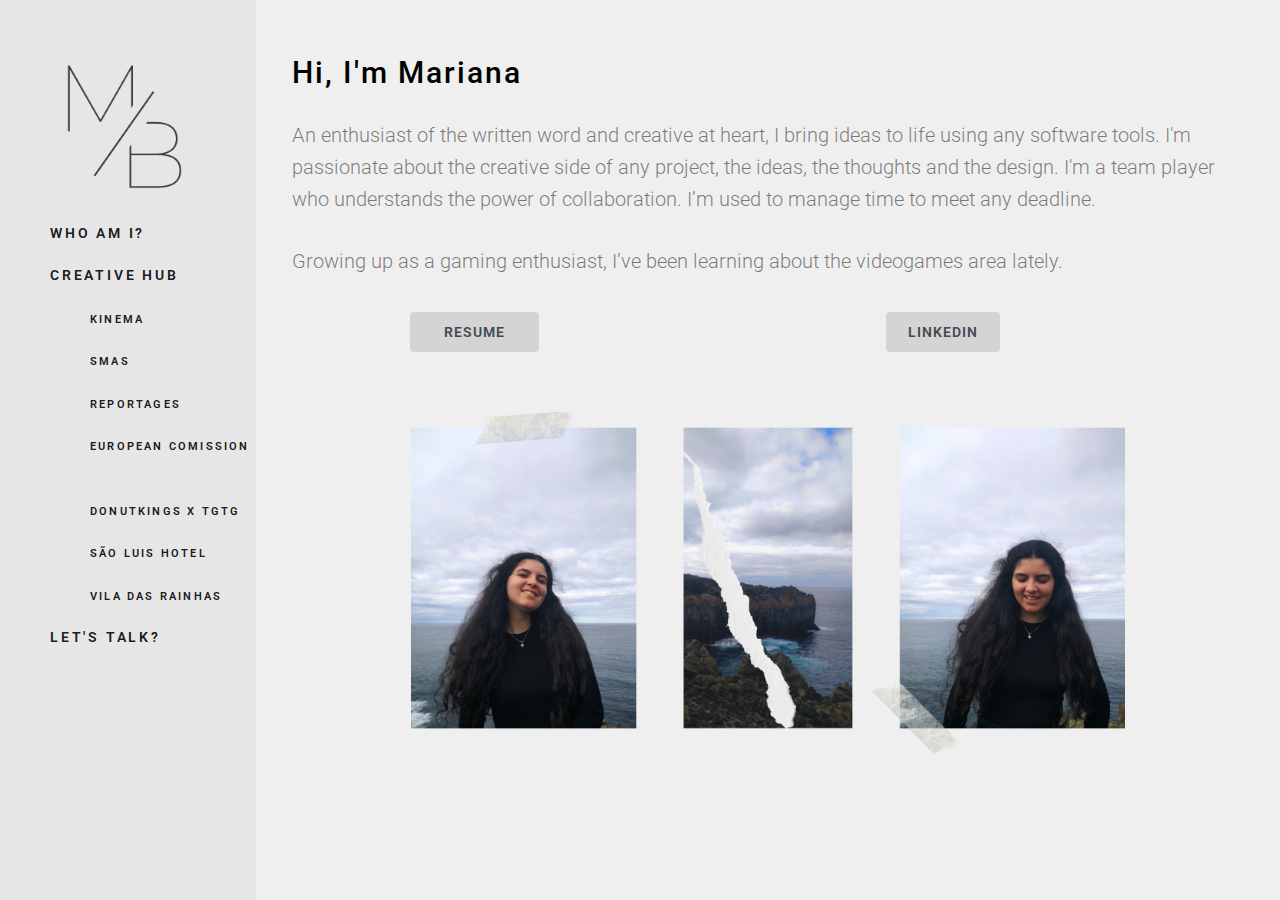
==== index.html @ d03247c7 "Portfolio" ====
<!DOCTYPE html>
<!--[if lt IE 7]>      <html class="no-js lt-ie9 lt-ie8 lt-ie7"> <![endif]-->
<!--[if IE 7]>         <html class="no-js lt-ie9 lt-ie8"> <![endif]-->
<!--[if IE 8]>         <html class="no-js lt-ie9"> <![endif]-->
<!--[if gt IE 8]><!--> <html class="no-js"> <!--<![endif]-->
	<head>
	<meta charset="utf-8">
	<meta http-equiv="X-UA-Compatible" content="IE=edge">
	<title>Mariana Braz &middot; Portfolio</title>
	<meta name="viewport" content="width=device-width, initial-scale=1">
	<meta name="description" content="An enthusiast of the written word and creative at heart, I bring ideas to life." />
	<meta name="keywords" content="social media, social media manager, mariana braz, social media content creator, community manager" />
	<link rel="icon" href="images/Mariana2.jpg">
  	<!-- Facebook and Twitter integration -->
	<meta property="og:title" content="Mariana Braz &middot; Portfolio"/>
	<meta property="og:image" content=""/>
	<meta property="og:url" content=""/>
	<meta property="og:site_name" content="Mariana Braz &middot; Portfolio"/>
	<meta property="og:description" content="An enthusiast of the written word and creative at heart, I bring ideas to life."/>
	<meta name="twitter:title" content="Mariana Braz &middot; Portfolio" />
	<meta name="twitter:image" content="" />
	<meta name="twitter:url" content="" />
	<meta name="twitter:card" content="An enthusiast of the written word and creative at heart, I bring ideas to life." />

	<!-- Place favicon.ico and apple-touch-icon.png in the root directory -->
	<link rel="shortcut icon" href="favicon.ico">

	<link href="https://fonts.googleapis.com/css?family=Roboto:100,300,400,500,700" rel="stylesheet">
	
	<!-- Animate.css -->
	<link rel="stylesheet" href="css/animate.css">
	<!-- Icomoon Icon Fonts-->
	<link rel="stylesheet" href="css/icomoon.css">
	<!-- Bootstrap  -->
	<link rel="stylesheet" href="css/bootstrap.css">
	<!-- Flexslider  -->
	<link rel="stylesheet" href="css/flexslider.css">
	<!-- Theme style  -->
	<link rel="stylesheet" href="css/style.css">

	<!-- Modernizr JS -->
	<script src="js/modernizr-2.6.2.min.js"></script>
	<!-- FOR IE9 below -->
	<!--[if lt IE 9]>
	<script src="js/respond.min.js"></script>
	<![endif]-->

	</head>
	<body>
	
	<!-- MAIN MENU START -->
	<div id="fh5co-page">
		<a href="#" class="js-fh5co-nav-toggle fh5co-nav-toggle"><i></i></a>
		<aside id="fh5co-aside" class="mainmenu" role="complementary" class="border js-fullheight">
			<a href="index.html"> 
				<img class="logo" src="images/MBPNG.png" alt="MM">
	
			</a>
			<nav id="fh5co-main-menu" role="navigation">
				<ul id="sub-menu">
					<li><a href="index.html">Who am I?</a></li>
					<li><a>Creative hub</a></li>
					<ul>
						<li><a href="Kinema.html">Kinema</a></li>
						<li><a href="SMAS.html">SMAS</a></li>
						<li><a href="Reportages.html">Reportages</a></li>
						<li><a href="EuropeanComission.html">European Comission</a></li>
						<li><a href="DKxTGTG.html">DonutKings x TGTG</a></li>
						<li><a href="HSL.html">São Luis Hotel</a></li>
						<li><a href="VR.html">Vila das Rainhas</a></li>
					</ul>

					<li>	
						<a href="mailto: marianabraz.work@gmail.com">Let's talk?	
						</a>
					</li>
				</ul>
			</nav>
			<div class="fh5co-footer">

			</div>
		</aside>
		<!-- MAIN MENU END -->
		
		<div id="fh5co-main">
			<div class="fh5co-narrow-content"> 
				<h2 class="fh5co-headingWAI">Hi, I'm Mariana</h2>
				<div class="fh5co-text WAIText">
					<p>An enthusiast of the written word and creative at heart,
						 I bring ideas to life using any software tools. I'm passionate 
						 about the creative side of any project, the ideas, the thoughts
						  and the design. I'm a team player who understands the power of 
						  collaboration. I’m used to manage time 
						  to meet any deadline.
					</p>
					<p>Growing up as a gaming enthusiast, I’ve been learning about 
						  the videogames area lately.  
					</p>
				</div>
				<div class="KinemaButtonsHolder">
					<span class="wrap">
						<a href="files/KinemaMag.pdf" target="_blank" class="button rollover ResumeButtton">
							<span class="roll-text">Resume</span>
							<span class="roll-text">Download</span>
						</a>
					</span>
					<span class="wrap">
						<a href="https://www.linkedin.com/in/marianabraz23/" target="_blank" class="button rollover ResumeButtton">
							<span class="roll-text">LinkedIn</span>
							<span class="roll-text">Meet me</span>
						</a>
					</span>
				</div>
				<div class = "MeCuteHolder">
					<img class="meCute" src="images/Mariana.png" alt="MM">
				</div>
			</div>			
		</div>			

	<!-- jQuery -->
	<script src="js/jquery.min.js"></script>
	<!-- jQuery Easing -->
	<script src="js/jquery.easing.1.3.js"></script>
	<!-- Bootstrap -->
	<script src="js/bootstrap.min.js"></script>
	<!-- Waypoints -->
	<script src="js/jquery.waypoints.min.js"></script>
	<!-- Flexslider -->
	<script src="js/jquery.flexslider-min.js"></script>	
	<!-- MAIN JS -->
	<script src="js/main.js"></script>

	</body>
</html>
---- css/icomoon.css ----
@font-face {
  font-family: 'icomoon';
  src:  url('fonts/icomoon.eot?6py85u');
  src:  url('fonts/icomoon.eot?6py85u#iefix') format('embedded-opentype'),
    url('fonts/icomoon.ttf?6py85u') format('truetype'),
    url('fonts/icomoon.woff?6py85u') format('woff'),
    url('fonts/icomoon.svg?6py85u#icomoon') format('svg');
  font-weight: normal;
  font-style: normal;
}

[class^="icon-"], [class*=" icon-"] {
  /* use !important to prevent issues with browser extensions that change fonts */
  font-family: 'icomoon' !important;
  speak: none;
  font-style: normal;
  font-weight: normal;
  font-variant: normal;
  text-transform: none;
  line-height: 1;

  /* Better Font Rendering =========== */
  -webkit-font-smoothing: antialiased;
  -moz-osx-font-smoothing: grayscale;
}

.icon-times:before {
  content: "\e930";
}
.icon-tick:before {
  content: "\e931";
}
.icon-plus:before {
  content: "\e932";
}
.icon-minus:before {
  content: "\e933";
}
.icon-equals:before {
  content: "\e934";
}
.icon-divide:before {
  content: "\e935";
}
.icon-chevron-right:before {
  content: "\e936";
}
.icon-chevron-left:before {
  content: "\e937";
}
.icon-arrow-right-thick:before {
  content: "\e938";
}
.icon-arrow-left-thick:before {
  content: "\e939";
}
.icon-th-small:before {
  content: "\e93a";
}
.icon-th-menu:before {
  content: "\e93b";
}
.icon-th-list:before {
  content: "\e93c";
}
.icon-th-large:before {
  content: "\e93d";
}
.icon-home:before {
  content: "\e93e";
}
.icon-arrow-forward:before {
  content: "\e93f";
}
.icon-arrow-back:before {
  content: "\e940";
}
.icon-rss:before {
  content: "\e941";
}
.icon-location:before {
  content: "\e942";
}
.icon-link:before {
  content: "\e943";
}
.icon-image:before {
  content: "\e944";
}
.icon-arrow-up-thick:before {
  content: "\e945";
}
.icon-arrow-down-thick:before {
  content: "\e946";
}
.icon-starburst:before {
  content: "\e947";
}
.icon-starburst-outline:before {
  content: "\e948";
}
.icon-star3:before {
  content: "\e949";
}
.icon-flow-children:before {
  content: "\e94a";
}
.icon-export:before {
  content: "\e94b";
}
.icon-delete2:before {
  content: "\e94c";
}
.icon-delete-outline:before {
  content: "\e94d";
}
.icon-cloud-storage:before {
  content: "\e94e";
}
.icon-wi-fi:before {
  content: "\e94f";
}
.icon-heart:before {
  content: "\e950";
}
.icon-flash:before {
  content: "\e951";
}
.icon-cancel:before {
  content: "\e952";
}
.icon-backspace:before {
  content: "\e953";
}
.icon-attachment:before {
  content: "\e954";
}
.icon-arrow-move:before {
  content: "\e955";
}
.icon-warning:before {
  content: "\e956";
}
.icon-user:before {
  content: "\e957";
}
.icon-radar:before {
  content: "\e958";
}
.icon-lock-open:before {
  content: "\e959";
}
.icon-lock-closed:before {
  content: "\e95a";
}
.icon-location-arrow:before {
  content: "\e95b";
}
.icon-info:before {
  content: "\e95c";
}
.icon-user-delete:before {
  content: "\e95d";
}
.icon-user-add:before {
  content: "\e95e";
}
.icon-media-pause:before {
  content: "\e95f";
}
.icon-group:before {
  content: "\e960";
}
.icon-chart-pie:before {
  content: "\e961";
}
.icon-chart-line:before {
  content: "\e962";
}
.icon-chart-bar:before {
  content: "\e963";
}
.icon-chart-area:before {
  content: "\e964";
}
.icon-video:before {
  content: "\e965";
}
.icon-point-of-interest:before {
  content: "\e966";
}
.icon-infinity:before {
  content: "\e967";
}
.icon-globe:before {
  content: "\e968";
}
.icon-eye:before {
  content: "\e969";
}
.icon-cog:before {
  content: "\e96a";
}
.icon-camera:before {
  content: "\e96b";
}
.icon-upload:before {
  content: "\e96c";
}
.icon-scissors:before {
  content: "\e96d";
}
.icon-refresh:before {
  content: "\e96e";
}
.icon-pin:before {
  content: "\e96f";
}
.icon-key:before {
  content: "\e970";
}
.icon-info-large:before {
  content: "\e971";
}
.icon-eject:before {
  content: "\e972";
}
.icon-download:before {
  content: "\e973";
}
.icon-zoom:before {
  content: "\e974";
}
.icon-zoom-out:before {
  content: "\e975";
}
.icon-zoom-in:before {
  content: "\e976";
}
.icon-sort-numerically:before {
  content: "\e977";
}
.icon-sort-alphabetically:before {
  content: "\e978";
}
.icon-input-checked:before {
  content: "\e979";
}
.icon-calender:before {
  content: "\e97a";
}
.icon-world2:before {
  content: "\e97b";
}
.icon-notes:before {
  content: "\e97c";
}
.icon-code:before {
  content: "\e97d";
}
.icon-arrow-sync:before {
  content: "\e97e";
}
.icon-arrow-shuffle:before {
  content: "\e97f";
}
.icon-arrow-repeat:before {
  content: "\e980";
}
.icon-arrow-minimise:before {
  content: "\e981";
}
.icon-arrow-maximise:before {
  content: "\e982";
}
.icon-arrow-loop:before {
  content: "\e983";
}
.icon-anchor:before {
  content: "\e984";
}
.icon-spanner:before {
  content: "\e985";
}
.icon-puzzle:before {
  content: "\e986";
}
.icon-power:before {
  content: "\e987";
}
.icon-plane:before {
  content: "\e988";
}
.icon-pi:before {
  content: "\e989";
}
.icon-phone:before {
  content: "\e98a";
}
.icon-microphone2:before {
  content: "\e98b";
}
.icon-media-rewind:before {
  content: "\e98c";
}
.icon-flag:before {
  content: "\e98d";
}
.icon-adjust-brightness:before {
  content: "\e98e";
}
.icon-waves:before {
  content: "\e98f";
}
.icon-social-twitter:before {
  content: "\e990";
}
.icon-social-facebook:before {
  content: "\e991";
}
.icon-social-dribbble:before {
  content: "\e992";
}
.icon-media-stop:before {
  content: "\e993";
}
.icon-media-record:before {
  content: "\e994";
}
.icon-media-play:before {
  content: "\e995";
}
.icon-media-fast-forward:before {
  content: "\e996";
}
.icon-media-eject:before {
  content: "\e997";
}
.icon-social-vimeo:before {
  content: "\e998";
}
.icon-social-tumbler:before {
  content: "\e999";
}
.icon-social-skype:before {
  content: "\e99a";
}
.icon-social-pinterest:before {
  content: "\e99b";
}
.icon-social-linkedin:before {
  content: "\e99c";
}
.icon-social-last-fm:before {
  content: "\e99d";
}
.icon-social-github:before {
  content: "\e99e";
}
.icon-social-flickr:before {
  content: "\e99f";
}
.icon-at:before {
  content: "\e9a0";
}
.icon-times-outline:before {
  content: "\e9a1";
}
.icon-plus-outline:before {
  content: "\e9a2";
}
.icon-minus-outline:before {
  content: "\e9a3";
}
.icon-tick-outline:before {
  content: "\e9a4";
}
.icon-th-large-outline:before {
  content: "\e9a5";
}
.icon-equals-outline:before {
  content: "\e9a6";
}
.icon-divide-outline:before {
  content: "\e9a7";
}
.icon-chevron-right-outline:before {
  content: "\e9a8";
}
.icon-chevron-left-outline:before {
  content: "\e9a9";
}
.icon-arrow-right-outline:before {
  content: "\e9aa";
}
.icon-arrow-left-outline:before {
  content: "\e9ab";
}
.icon-th-small-outline:before {
  content: "\e9ac";
}
.icon-th-menu-outline:before {
  content: "\e9ad";
}
.icon-th-list-outline:before {
  content: "\e9ae";
}
.icon-news2:before {
  content: "\e9b1";
}
.icon-home-outline:before {
  content: "\e9b2";
}
.icon-arrow-up-outline:before {
  content: "\e9b3";
}
.icon-arrow-forward-outline:before {
  content: "\e9b4";
}
.icon-arrow-down-outline:before {
  content: "\e9b5";
}
.icon-arrow-back-outline:before {
  content: "\e9b6";
}
.icon-trash3:before {
  content: "\e9b7";
}
.icon-rss-outline:before {
  content: "\e9b8";
}
.icon-message:before {
  content: "\e9b9";
}
.icon-location-outline:before {
  content: "\e9ba";
}
.icon-link-outline:before {
  content: "\e9bb";
}
.icon-image-outline:before {
  content: "\e9bc";
}
.icon-export-outline:before {
  content: "\e9bd";
}
.icon-cross:before {
  content: "\e9be";
}
.icon-wi-fi-outline:before {
  content: "\e9bf";
}
.icon-star-outline:before {
  content: "\e9c0";
}
.icon-media-pause-outline:before {
  content: "\e9c1";
}
.icon-mail:before {
  content: "\e9c2";
}
.icon-heart-outline:before {
  content: "\e9c3";
}
.icon-flash-outline:before {
  content: "\e9c4";
}
.icon-cancel-outline:before {
  content: "\e9c5";
}
.icon-beaker:before {
  content: "\e9c6";
}
.icon-arrow-move-outline:before {
  content: "\e9c7";
}
.icon-watch2:before {
  content: "\e9c8";
}
.icon-warning-outline:before {
  content: "\e9c9";
}
.icon-time:before {
  content: "\e9ca";
}
.icon-radar-outline:before {
  content: "\e9cb";
}
.icon-lock-open-outline:before {
  content: "\e9cc";
}
.icon-location-arrow-outline:before {
  content: "\e9cd";
}
.icon-info-outline:before {
  content: "\e9ce";
}
.icon-backspace-outline:before {
  content: "\e9cf";
}
.icon-attachment-outline:before {
  content: "\e9d0";
}
.icon-user-outline:before {
  content: "\e9d1";
}
.icon-user-delete-outline:before {
  content: "\e9d2";
}
.icon-user-add-outline:before {
  content: "\e9d3";
}
.icon-lock-closed-outline:before {
  content: "\e9d4";
}
.icon-group-outline:before {
  content: "\e9d5";
}
.icon-chart-pie-outline:before {
  content: "\e9d6";
}
.icon-chart-line-outline:before {
  content: "\e9d7";
}
.icon-chart-bar-outline:before {
  content: "\e9d8";
}
.icon-chart-area-outline:before {
  content: "\e9d9";
}
.icon-video-outline:before {
  content: "\e9da";
}
.icon-point-of-interest-outline:before {
  content: "\e9db";
}
.icon-map:before {
  content: "\e9dc";
}
.icon-key-outline:before {
  content: "\e9dd";
}
.icon-infinity-outline:before {
  content: "\e9de";
}
.icon-globe-outline:before {
  content: "\e9df";
}
.icon-eye-outline:before {
  content: "\e9e0";
}
.icon-cog-outline:before {
  content: "\e9e1";
}
.icon-camera-outline:before {
  content: "\e9e2";
}
.icon-upload-outline:before {
  content: "\e9e3";
}
.icon-support:before {
  content: "\e9e4";
}
.icon-scissors-outline:before {
  content: "\e9e5";
}
.icon-refresh-outline:before {
  content: "\e9e6";
}
.icon-info-large-outline:before {
  content: "\e9e7";
}
.icon-eject-outline:before {
  content: "\e9e8";
}
.icon-download-outline:before {
  content: "\e9e9";
}
.icon-battery-mid:before {
  content: "\e9ea";
}
.icon-battery-low:before {
  content: "\e9eb";
}
.icon-battery-high:before {
  content: "\e9ec";
}
.icon-zoom-outline:before {
  content: "\e9ed";
}
.icon-zoom-out-outline:before {
  content: "\e9ee";
}
.icon-zoom-in-outline:before {
  content: "\e9ef";
}
.icon-tag3:before {
  content: "\e9f0";
}
.icon-tabs-outline:before {
  content: "\e9f1";
}
.icon-pin-outline:before {
  content: "\e9f2";
}
.icon-message-typing:before {
  content: "\e9f3";
}
.icon-directions:before {
  content: "\e9f4";
}
.icon-battery-full:before {
  content: "\e9f5";
}
.icon-battery-charge:before {
  content: "\e9f6";
}
.icon-pipette:before {
  content: "\e9f7";
}
.icon-pencil:before {
  content: "\e9f8";
}
.icon-folder:before {
  content: "\e9f9";
}
.icon-folder-delete:before {
  content: "\e9fa";
}
.icon-folder-add:before {
  content: "\e9fb";
}
.icon-edit:before {
  content: "\e9fc";
}
.icon-document:before {
  content: "\e9fd";
}
.icon-document-delete:before {
  content: "\e9fe";
}
.icon-document-add:before {
  content: "\e9ff";
}
.icon-brush:before {
  content: "\ea00";
}
.icon-thumbs-up:before {
  content: "\ea01";
}
.icon-thumbs-down:before {
  content: "\ea02";
}
.icon-pen:before {
  content: "\ea03";
}
.icon-sort-numerically-outline:before {
  content: "\ea04";
}
.icon-sort-alphabetically-outline:before {
  content: "\ea05";
}
.icon-social-last-fm-circular:before {
  content: "\ea06";
}
.icon-social-github-circular:before {
  content: "\ea07";
}
.icon-compass:before {
  content: "\ea08";
}
.icon-bookmark:before {
  content: "\ea09";
}
.icon-input-checked-outline:before {
  content: "\ea0a";
}
.icon-code-outline:before {
  content: "\ea0b";
}
.icon-calender-outline:before {
  content: "\ea0c";
}
.icon-business-card:before {
  content: "\ea0d";
}
.icon-arrow-up:before {
  content: "\ea0e";
}
.icon-arrow-sync-outline:before {
  content: "\ea0f";
}
.icon-arrow-right:before {
  content: "\ea10";
}
.icon-arrow-repeat-outline:before {
  content: "\ea11";
}
.icon-arrow-loop-outline:before {
  content: "\ea12";
}
.icon-arrow-left:before {
  content: "\ea13";
}
.icon-flow-switch:before {
  content: "\ea14";
}
.icon-flow-parallel:before {
  content: "\ea15";
}
.icon-flow-merge:before {
  content: "\ea16";
}
.icon-document-text:before {
  content: "\ea17";
}
.icon-clipboard:before {
  content: "\ea18";
}
.icon-calculator:before {
  content: "\ea19";
}
.icon-arrow-minimise-outline:before {
  content: "\ea1a";
}
.icon-arrow-maximise-outline:before {
  content: "\ea1b";
}
.icon-arrow-down:before {
  content: "\ea1c";
}
.icon-gift:before {
  content: "\ea1d";
}
.icon-film:before {
  content: "\ea1e";
}
.icon-database:before {
  content: "\ea1f";
}
.icon-bell:before {
  content: "\ea20";
}
.icon-anchor-outline:before {
  content: "\ea21";
}
.icon-adjust-contrast:before {
  content: "\ea22";
}
.icon-world-outline:before {
  content: "\ea23";
}
.icon-shopping-bag:before {
  content: "\ea24";
}
.icon-power-outline:before {
  content: "\ea25";
}
.icon-notes-outline:before {
  content: "\ea26";
}
.icon-device-tablet:before {
  content: "\ea27";
}
.icon-device-phone:before {
  content: "\ea28";
}
.icon-device-laptop:before {
  content: "\ea29";
}
.icon-device-desktop:before {
  content: "\ea2a";
}
.icon-briefcase:before {
  content: "\ea2b";
}
.icon-stopwatch:before {
  content: "\ea2c";
}
.icon-spanner-outline:before {
  content: "\ea2d";
}
.icon-puzzle-outline:before {
  content: "\ea2e";
}
.icon-printer:before {
  content: "\ea2f";
}
.icon-pi-outline:before {
  content: "\ea30";
}
.icon-lightbulb:before {
  content: "\ea31";
}
.icon-flag-outline:before {
  content: "\ea32";
}
.icon-contacts:before {
  content: "\ea33";
}
.icon-archive2:before {
  content: "\ea34";
}
.icon-weather-stormy:before {
  content: "\ea35";
}
.icon-weather-shower:before {
  content: "\ea36";
}
.icon-weather-partly-sunny:before {
  content: "\ea37";
}
.icon-weather-downpour:before {
  content: "\ea38";
}
.icon-weather-cloudy:before {
  content: "\ea39";
}
.icon-plane-outline:before {
  content: "\ea3a";
}
.icon-phone-outline:before {
  content: "\ea3b";
}
.icon-microphone-outline:before {
  content: "\ea3c";
}
.icon-weather-windy:before {
  content: "\ea3d";
}
.icon-weather-windy-cloudy:before {
  content: "\ea3e";
}
.icon-weather-sunny:before {
  content: "\ea3f";
}
.icon-weather-snow:before {
  content: "\ea40";
}
.icon-weather-night:before {
  content: "\ea41";
}
.icon-media-stop-outline:before {
  content: "\ea42";
}
.icon-media-rewind-outline:before {
  content: "\ea43";
}
.icon-media-record-outline:before {
  content: "\ea44";
}
.icon-media-play-outline:before {
  content: "\ea45";
}
.icon-media-fast-forward-outline:before {
  content: "\ea46";
}
.icon-media-eject-outline:before {
  content: "\ea47";
}
.icon-wine:before {
  content: "\ea48";
}
.icon-waves-outline:before {
  content: "\ea49";
}
.icon-ticket:before {
  content: "\ea4a";
}
.icon-tags:before {
  content: "\ea4b";
}
.icon-plug:before {
  content: "\ea4c";
}
.icon-headphones:before {
  content: "\ea4d";
}
.icon-credit-card:before {
  content: "\ea4e";
}
.icon-coffee:before {
  content: "\ea4f";
}
.icon-book:before {
  content: "\ea50";
}
.icon-beer:before {
  content: "\ea51";
}
.icon-volume2:before {
  content: "\ea52";
}
.icon-volume-up:before {
  content: "\ea53";
}
.icon-volume-mute:before {
  content: "\ea54";
}
.icon-volume-down:before {
  content: "\ea55";
}
.icon-social-vimeo-circular:before {
  content: "\ea56";
}
.icon-social-twitter-circular:before {
  content: "\ea57";
}
.icon-social-pinterest-circular:before {
  content: "\ea58";
}
.icon-social-linkedin-circular:before {
  content: "\ea59";
}
.icon-social-facebook-circular:before {
  content: "\ea5a";
}
.icon-social-dribbble-circular:before {
  content: "\ea5b";
}
.icon-tree:before {
  content: "\ea5c";
}
.icon-thermometer2:before {
  content: "\ea5d";
}
.icon-social-tumbler-circular:before {
  content: "\ea5e";
}
.icon-social-skype-outline:before {
  content: "\ea5f";
}
.icon-social-flickr-circular:before {
  content: "\ea60";
}
.icon-social-at-circular:before {
  content: "\ea61";
}
.icon-shopping-cart:before {
  content: "\ea62";
}
.icon-messages:before {
  content: "\ea63";
}
.icon-leaf:before {
  content: "\ea64";
}
.icon-feather:before {
  content: "\ea65";
}
.icon-eye2:before {
  content: "\e064";
}
.icon-paper-clip:before {
  content: "\e065";
}
.icon-mail5:before {
  content: "\e066";
}
.icon-toggle:before {
  content: "\e067";
}
.icon-layout:before {
  content: "\e068";
}
.icon-link2:before {
  content: "\e069";
}
.icon-bell2:before {
  content: "\e06a";
}
.icon-lock3:before {
  content: "\e06b";
}
.icon-unlock:before {
  content: "\e06c";
}
.icon-ribbon2:before {
  content: "\e06d";
}
.icon-image2:before {
  content: "\e06e";
}
.icon-signal:before {
  content: "\e06f";
}
.icon-target3:before {
  content: "\e070";
}
.icon-clipboard3:before {
  content: "\e071";
}
.icon-clock3:before {
  content: "\e072";
}
.icon-watch:before {
  content: "\e073";
}
.icon-air-play:before {
  content: "\e074";
}
.icon-camera3:before {
  content: "\e075";
}
.icon-video2:before {
  content: "\e076";
}
.icon-disc:before {
  content: "\e077";
}
.icon-printer3:before {
  content: "\e078";
}
.icon-monitor:before {
  content: "\e079";
}
.icon-server:before {
  content: "\e07a";
}
.icon-cog2:before {
  content: "\e07b";
}
.icon-heart3:before {
  content: "\e07c";
}
.icon-paragraph:before {
  content: "\e07d";
}
.icon-align-justify:before {
  content: "\e07e";
}
.icon-align-left:before {
  content: "\e07f";
}
.icon-align-center:before {
  content: "\e080";
}
.icon-align-right:before {
  content: "\e081";
}
.icon-book2:before {
  content: "\e082";
}
.icon-layers2:before {
  content: "\e083";
}
.icon-stack2:before {
  content: "\e084";
}
.icon-stack-2:before {
  content: "\e085";
}
.icon-paper:before {
  content: "\e086";
}
.icon-paper-stack:before {
  content: "\e087";
}
.icon-search3:before {
  content: "\e088";
}
.icon-zoom-in2:before {
  content: "\e089";
}
.icon-zoom-out2:before {
  content: "\e08a";
}
.icon-reply2:before {
  content: "\e08b";
}
.icon-circle-plus:before {
  content: "\e08c";
}
.icon-circle-minus:before {
  content: "\e08d";
}
.icon-circle-check:before {
  content: "\e08e";
}
.icon-circle-cross:before {
  content: "\e08f";
}
.icon-square-plus:before {
  content: "\e090";
}
.icon-square-minus:before {
  content: "\e091";
}
.icon-square-check:before {
  content: "\e092";
}
.icon-square-cross:before {
  content: "\e093";
}
.icon-microphone:before {
  content: "\e094";
}
.icon-record:before {
  content: "\e095";
}
.icon-skip-back:before {
  content: "\e096";
}
.icon-rewind:before {
  content: "\e097";
}
.icon-play4:before {
  content: "\e098";
}
.icon-pause3:before {
  content: "\e099";
}
.icon-stop3:before {
  content: "\e09a";
}
.icon-fast-forward:before {
  content: "\e09b";
}
.icon-skip-forward:before {
  content: "\e09c";
}
.icon-shuffle2:before {
  content: "\e09d";
}
.icon-repeat:before {
  content: "\e09e";
}
.icon-folder2:before {
  content: "\e09f";
}
.icon-umbrella:before {
  content: "\e0a0";
}
.icon-moon:before {
  content: "\e0a1";
}
.icon-thermometer:before {
  content: "\e0a2";
}
.icon-drop:before {
  content: "\e0a3";
}
.icon-sun2:before {
  content: "\e0a4";
}
.icon-cloud3:before {
  content: "\e0a5";
}
.icon-cloud-upload2:before {
  content: "\e0a6";
}
.icon-cloud-download2:before {
  content: "\e0a7";
}
.icon-upload4:before {
  content: "\e0a8";
}
.icon-download4:before {
  content: "\e0a9";
}
.icon-location3:before {
  content: "\e0aa";
}
.icon-location-2:before {
  content: "\e0ab";
}
.icon-map3:before {
  content: "\e0ac";
}
.icon-battery:before {
  content: "\e0ad";
}
.icon-head:before {
  content: "\e0ae";
}
.icon-briefcase3:before {
  content: "\e0af";
}
.icon-speech-bubble:before {
  content: "\e0b0";
}
.icon-anchor2:before {
  content: "\e0b1";
}
.icon-globe2:before {
  content: "\e0b2";
}
.icon-box:before {
  content: "\e0b3";
}
.icon-reload:before {
  content: "\e0b4";
}
.icon-share3:before {
  content: "\e0b5";
}
.icon-marquee:before {
  content: "\e0b6";
}
.icon-marquee-plus:before {
  content: "\e0b7";
}
.icon-marquee-minus:before {
  content: "\e0b8";
}
.icon-tag:before {
  content: "\e0b9";
}
.icon-power2:before {
  content: "\e0ba";
}
.icon-command2:before {
  content: "\e0bb";
}
.icon-alt:before {
  content: "\e0bc";
}
.icon-esc:before {
  content: "\e0bd";
}
.icon-bar-graph:before {
  content: "\e0be";
}
.icon-bar-graph-2:before {
  content: "\e0bf";
}
.icon-pie-graph:before {
  content: "\e0c0";
}
.icon-star:before {
  content: "\e0c1";
}
.icon-arrow-left3:before {
  content: "\e0c2";
}
.icon-arrow-right3:before {
  content: "\e0c3";
}
.icon-arrow-up3:before {
  content: "\e0c4";
}
.icon-arrow-down3:before {
  content: "\e0c5";
}
.icon-volume:before {
  content: "\e0c6";
}
.icon-mute:before {
  content: "\e0c7";
}
.icon-content-right:before {
  content: "\e100";
}
.icon-content-left:before {
  content: "\e101";
}
.icon-grid2:before {
  content: "\e102";
}
.icon-grid-2:before {
  content: "\e103";
}
.icon-columns:before {
  content: "\e104";
}
.icon-loader:before {
  content: "\e105";
}
.icon-bag:before {
  content: "\e106";
}
.icon-ban:before {
  content: "\e107";
}
.icon-flag3:before {
  content: "\e108";
}
.icon-trash:before {
  content: "\e109";
}
.icon-expand2:before {
  content: "\e110";
}
.icon-contract:before {
  content: "\e111";
}
.icon-maximize:before {
  content: "\e112";
}
.icon-minimize:before {
  content: "\e113";
}
.icon-plus2:before {
  content: "\e114";
}
.icon-minus2:before {
  content: "\e115";
}
.icon-check:before {
  content: "\e116";
}
.icon-cross2:before {
  content: "\e117";
}
.icon-move:before {
  content: "\e118";
}
.icon-delete:before {
  content: "\e119";
}
.icon-menu5:before {
  content: "\e120";
}
.icon-archive:before {
  content: "\e121";
}
.icon-inbox:before {
  content: "\e122";
}
.icon-outbox:before {
  content: "\e123";
}
.icon-file:before {
  content: "\e124";
}
.icon-file-add:before {
  content: "\e125";
}
.icon-file-subtract:before {
  content: "\e126";
}
.icon-help:before {
  content: "\e127";
}
.icon-open:before {
  content: "\e128";
}
.icon-ellipsis:before {
  content: "\e129";
}
.icon-heart4:before {
  content: "\e900";
}
.icon-cloud4:before {
  content: "\e901";
}
.icon-star2:before {
  content: "\e902";
}
.icon-tv2:before {
  content: "\e903";
}
.icon-sound:before {
  content: "\e904";
}
.icon-video3:before {
  content: "\e905";
}
.icon-trash2:before {
  content: "\e906";
}
.icon-user2:before {
  content: "\e907";
}
.icon-key3:before {
  content: "\e908";
}
.icon-search4:before {
  content: "\e909";
}
.icon-settings:before {
  content: "\e90a";
}
.icon-camera4:before {
  content: "\e90b";
}
.icon-tag2:before {
  content: "\e90c";
}
.icon-lock4:before {
  content: "\e90d";
}
.icon-bulb:before {
  content: "\e90e";
}
.icon-pen2:before {
  content: "\e90f";
}
.icon-diamond:before {
  content: "\e910";
}
.icon-display2:before {
  content: "\e911";
}
.icon-location4:before {
  content: "\e912";
}
.icon-eye3:before {
  content: "\e913";
}
.icon-bubble3:before {
  content: "\e914";
}
.icon-stack3:before {
  content: "\e915";
}
.icon-cup:before {
  content: "\e916";
}
.icon-phone3:before {
  content: "\e917";
}
.icon-news:before {
  content: "\e918";
}
.icon-mail6:before {
  content: "\e919";
}
.icon-like:before {
  content: "\e91a";
}
.icon-photo:before {
  content: "\e91b";
}
.icon-note:before {
  content: "\e91c";
}
.icon-clock4:before {
  content: "\e91d";
}
.icon-paperplane:before {
  content: "\e91e";
}
.icon-params:before {
  content: "\e91f";
}
.icon-banknote:before {
  content: "\e920";
}
.icon-data:before {
  content: "\e921";
}
.icon-music2:before {
  content: "\e922";
}
.icon-megaphone2:before {
  content: "\e923";
}
.icon-study:before {
  content: "\e924";
}
.icon-lab2:before {
  content: "\e925";
}
.icon-food:before {
  content: "\e926";
}
.icon-t-shirt:before {
  content: "\e927";
}
.icon-fire2:before {
  content: "\e928";
}
.icon-clip:before {
  content: "\e929";
}
.icon-shop:before {
  content: "\e92a";
}
.icon-calendar3:before {
  content: "\e92b";
}
.icon-wallet2:before {
  content: "\e92c";
}
.icon-vynil:before {
  content: "\e92d";
}
.icon-truck2:before {
  content: "\e92e";
}
.icon-world:before {
  content: "\e92f";
}
.icon-spinner6:before {
  content: "\e9af";
}
.icon-spinner7:before {
  content: "\e9b0";
}
.icon-amazon:before {
  content: "\eab7";
}
.icon-google:before {
  content: "\eab8";
}
.icon-google2:before {
  content: "\eab9";
}
.icon-google3:before {
  content: "\eaba";
}
.icon-google-plus:before {
  content: "\eabb";
}
.icon-google-plus2:before {
  content: "\eabc";
}
.icon-google-plus3:before {
  content: "\eabd";
}
.icon-hangouts:before {
  content: "\eabe";
}
.icon-google-drive:before {
  content: "\eabf";
}
.icon-facebook2:before {
  content: "\eac0";
}
.icon-facebook22:before {
  content: "\eac1";
}
.icon-instagram:before {
  content: "\eac2";
  width: 50%;
}
.icon-whatsapp:before {
  content: "\eac3";
}
.icon-spotify:before {
  content: "\eac4";
}
.icon-telegram:before {
  content: "\eac5";
}
.icon-twitter2:before {
  content: "\eac6";
}
.icon-vine:before {
  content: "\eac7";
}
.icon-vk:before {
  content: "\eac8";
}
.icon-renren:before {
  content: "\eac9";
}
.icon-sina-weibo:before {
  content: "\eaca";
}
.icon-rss2:before {
  content: "\eacb";
}
.icon-rss22:before {
  content: "\eacc";
}
.icon-youtube:before {
  content: "\eacd";
}
.icon-youtube2:before {
  content: "\eace";
}
.icon-twitch:before {
  content: "\eacf";
}
.icon-vimeo:before {
  content: "\ead0";
}
.icon-vimeo2:before {
  content: "\ead1";
}
.icon-lanyrd:before {
  content: "\ead2";
}
.icon-flickr:before {
  content: "\ead3";
}
.icon-flickr2:before {
  content: "\ead4";
}
.icon-flickr3:before {
  content: "\ead5";
}
.icon-flickr4:before {
  content: "\ead6";
}
.icon-dribbble2:before {
  content: "\ead7";
}
.icon-behance:before {
  content: "\ead8";
}
.icon-behance2:before {
  content: "\ead9";
}
.icon-deviantart:before {
  content: "\eada";
}
.icon-500px:before {
  content: "\eadb";
}
.icon-steam:before {
  content: "\eadc";
}
.icon-steam2:before {
  content: "\eadd";
}
.icon-dropbox:before {
  content: "\eade";
}
.icon-onedrive:before {
  content: "\eadf";
}
.icon-github:before {
  content: "\eae0";
}
.icon-npm:before {
  content: "\eae1";
}
.icon-basecamp:before {
  content: "\eae2";
}
.icon-trello:before {
  content: "\eae3";
}
.icon-wordpress:before {
  content: "\eae4";
}
.icon-joomla:before {
  content: "\eae5";
}
.icon-ello:before {
  content: "\eae6";
}
.icon-blogger:before {
  content: "\eae7";
}
.icon-blogger2:before {
  content: "\eae8";
}
.icon-tumblr2:before {
  content: "\eae9";
}
.icon-tumblr22:before {
  content: "\eaea";
}
.icon-yahoo:before {
  content: "\eaeb";
}
.icon-yahoo2:before {
  content: "\eaec";
}
.icon-tux:before {
  content: "\eaed";
}
.icon-appleinc:before {
  content: "\eaee";
}
.icon-finder:before {
  content: "\eaef";
}
.icon-android:before {
  content: "\eaf0";
}
.icon-windows:before {
  content: "\eaf1";
}
.icon-windows8:before {
  content: "\eaf2";
}
.icon-soundcloud:before {
  content: "\eaf3";
}
.icon-soundcloud2:before {
  content: "\eaf4";
}
.icon-skype:before {
  content: "\eaf5";
}
.icon-reddit:before {
  content: "\eaf6";
}
.icon-hackernews:before {
  content: "\eaf7";
}
.icon-wikipedia:before {
  content: "\eaf8";
}
.icon-linkedin2:before {
  content: "\eaf9";
}
.icon-linkedin22:before {
  content: "\eafa";
}
.icon-lastfm:before {
  content: "\eafb";
}
.icon-lastfm2:before {
  content: "\eafc";
}
.icon-delicious:before {
  content: "\eafd";
}
.icon-stumbleupon:before {
  content: "\eafe";
}
.icon-stumbleupon2:before {
  content: "\eaff";
}
.icon-stackoverflow:before {
  content: "\eb00";
}
.icon-pinterest:before {
  content: "\eb01";
}
.icon-pinterest2:before {
  content: "\eb02";
}
.icon-xing:before {
  content: "\eb03";
}
.icon-xing2:before {
  content: "\eb04";
}
.icon-flattr:before {
  content: "\eb05";
}
.icon-foursquare:before {
  content: "\eb06";
}
.icon-yelp:before {
  content: "\eb07";
}
.icon-paypal:before {
  content: "\eb08";
}
.icon-chrome:before {
  content: "\eb09";
}
.icon-firefox:before {
  content: "\eb0a";
}
.icon-IE:before {
  content: "\eb0b";
}
.icon-edge:before {
  content: "\eb0c";
}
.icon-safari:before {
  content: "\eb0d";
}
.icon-opera:before {
  content: "\eb0e";
}
.icon-file-pdf:before {
  content: "\eb0f";
}
.icon-file-openoffice:before {
  content: "\eb10";
}
.icon-file-word:before {
  content: "\eb11";
}
.icon-file-excel:before {
  content: "\eb12";
}
.icon-libreoffice:before {
  content: "\eb13";
}
.icon-html-five:before {
  content: "\eb14";
}
.icon-html-five2:before {
  content: "\eb15";
}
.icon-css3:before {
  content: "\eb16";
}
.icon-git:before {
  content: "\eb17";
}
.icon-codepen:before {
  content: "\eb18";
}
.icon-svg:before {
  content: "\eb19";
}
.icon-IcoMoon:before {
  content: "\eb1a";
}
---- css/style.css ----
@font-face {
  font-family: 'icomoon';
  src: url("../fonts/icomoon/icomoon.eot?srf3rx");
  src: url("../fonts/icomoon/icomoon.eot?srf3rx#iefix") format("embedded-opentype"), url("../fonts/icomoon/icomoon.ttf?srf3rx") format("truetype"), url("../fonts/icomoon/icomoon.woff?srf3rx") format("woff"), url("../fonts/icomoon/icomoon.svg?srf3rx#icomoon") format("svg");
  font-weight: normal;
  font-style: normal;
}
/* =======================================================
*
* 	Template Style 
*	Edit this section
*
* ======================================================= */
body {
  font-family: "Roboto", Arial, sans-serif;
  font-weight: 300;
  font-size: 14px;
  line-height: 1.6;
  color: rgba(0, 0, 0, 0.5);
  background: rgb(239, 239, 239);
}
@media screen and (max-width: 992px) {
  body {
    font-size: 16px;
  }
}

a {
  color: #d1b684;
  -webkit-transition: 0.5s;
  -o-transition: 0.5s;
  transition: 0.5s;
}
a:hover, a:active, a:focus {
  color: #d1b684;
  outline: none;
  text-decoration: none !important;
}

p {
  margin-bottom: 1.5em;
}

h1, h2, h3, h4, h5, h6 {
  color: #000;
  font-family: "Roboto", Arial, sans-serif;
  font-weight: 400;
  margin: 0 0 30px 0;
}

figure {
  margin-bottom: 2.5em;
  float: left;
  width: 100%;
}
figure figcaption {
  font-size: 16px;
  width: 80%;
  margin: 20px auto 0px auto;
  color: #b3b3b3;
  font-style: italic;
  font-family: "Roboto", Arial, sans-serif;
}
@media screen and (max-width: 480px) {
  figure figcaption {
    width: 100%;
  }
}

::-webkit-selection {
  color: #fff;
  background: #bebebe;
}

::-moz-selection {
  color: #fff;
  background: #bebebe;
}

::selection {
  color: #fff;
  background: #bebebe;
}

#fh5co-page {
  width: 100%;
  overflow: hidden;
  position: relative;
}

#fh5co-aside {
  padding-top: 60px;
  padding-bottom: 40px;
  width: 20%;
  position: fixed;
  bottom: 0;
  top: 0;
  left: 0;
  overflow-y: scroll;
  z-index: 1001;
  -webkit-transition: 0.5s;
  -o-transition: 0.5s;
  transition: 0.5s;
  overflow-y: hidden;
}
@media screen and (max-width: 1200px) {
  #fh5co-aside {
    width: 30%;
  }
}
@media screen and (max-width: 768px) {
  #fh5co-aside {
    width: 270px;
    -moz-transform: translateX(-270px);
    -webkit-transform: translateX(-270px);
    -ms-transform: translateX(-270px);
    -o-transform: translateX(-270px);
    transform: translateX(-270px);
  }
}

.logo 
{
  width: 75%;
  display: flex;
  justify-content: center;
  margin-left: 30px;
  margin-top: -30px;
}
.mainmenu
{
  background-color: #e6e6e6;
}
@media screen and (max-width: 768px) {
  #fh5co-aside #fh5co-logo {
    margin-bottom: 1em;
  }
}
#fh5co-aside #fh5co-logo a {
  color: #000;
}
#fh5co-aside #fh5co-logo a span {
  font-weight: 300;
  color: rgba(0, 0, 0, 0.5);
}
#fh5co-aside #fh5co-main-menu ul {
  text-align: left;
  margin: 0;
  padding: 0;
}

.MeCuteHolder
{
  display: flex;
  justify-content: center;
  margin-top: -30px;
}

.SMASHolder
{
  display: flex;
  justify-content: center;
  padding-bottom: 60px;
}

.SMASMCKHolder
{
  display: flex;
  justify-content: center;
  padding-bottom: 5px;
}

.DKHolder
{
  display: flex ;
  justify-content: center;
}
ul
{
  list-style: none;
  padding: 0;
  margin: 0;
}
.meCute
{
  width: 75%;
}
.smas
{
  width: 90%;
}
.smasMCK
{
  width: 90%;

}
.imgHoverShowcase {
  transition: transform 0.15s ease;
}

.imgHoverShowcase:hover {
  -webkit-transform: scale(1.5);
  transform: scale(1.5);
  z-index: 999;
}
.dk
{
  width: 90%;
  
}
.ResumeButtton
{
  justify-content: center;
  display: flex;
}

@media screen and (max-width: 768px) {
  #fh5co-aside #fh5co-main-menu ul {
    margin: 0 0 2em 0;
  }
}
#fh5co-aside #fh5co-main-menu ul li {
  margin: 0 0 20px 40px;
  padding: 0;
  list-style: none;
}

.wrap {
  top: 0;
  left: 0;
  bottom: 0;
  right: 0;
  height: 100px;
  width: 250px;
  margin: auto;
}

.button {
  background-color: rgb(212, 212, 212);
  border-radius: 4px;
  display: inline-block;
  color: #444952;
  cursor: pointer;
  font-size: 14px;
  font-weight: 600;
  height: 40px;
  line-height: 40px;
  letter-spacing: 1px;
  margin: 5px;
  overflow: hidden;
  padding: 0 22px;
  text-align: center;
  text-transform: uppercase;
  transition: all .2s ease-in-out;

}

.roll-text {
  display: block;
  position: relative;
  transition: all 420ms cubic-bezier(.175,.885,.32,1.275);
}

.roll-text:last-child {
  color: #444952;
}

.rollover:hover .roll-text:first-child {
  margin-top: -38px;
}

.KinemaButtonsHolder 
{
  display: flex;
}

.KinemaText
{
  font-size: 20px;
}

.WAIText
{
  font-size: 20px;
}

.SMASText
{
  font-size: 20px;
}

.subHeadings
{
  font-size: 25px;
  font-weight: 300;

}

#fh5co-aside #fh5co-main-menu ul li a {
  color: rgba(0, 0, 0, 0.9);
  text-decoration: none;
  letter-spacing: .1em;
  text-transform: uppercase;
  font-size: 14px;
  font-weight: 600;
  position: relative;
  padding: 10px 10px;
  letter-spacing: .2em;
  font-family: "Roboto", Arial, sans-serif;
  -webkit-transition: 0.2s;
  -o-transition: 0.2s;
  transition: 0.2s;
}

#fh5co-aside #fh5co-main-menu #sub-menu ul li a {
  color: rgba(0, 0, 0, 0.9);
  text-decoration: none;
  font-size: 11px;
  font-weight: 600;
  margin-left: 40px;
}

.sub-menu {
  font-family: "Roboto", Arial, sans-serif;
  text-align: left;
  margin-left: 40px;
  font-size: 12px;
}

#fh5co-aside #fh5co-main-menu ul li a:after {
  content: "";
  position: absolute;
  height: 2px;
  bottom: 7px;
  left: 10px;
  right: 10px;
  background-color: #c9c9c9;
  visibility: hidden;
  -webkit-transform: scaleX(0);
  -moz-transform: scaleX(0);
  -ms-transform: scaleX(0);
  -o-transform: scaleX(0);
  transform: scaleX(0);
  -webkit-transition: all 0.3s cubic-bezier(0.175, 0.885, 0.32, 1.275);
  -moz-transition: all 0.3s cubic-bezier(0.175, 0.885, 0.32, 1.275);
  -ms-transition: all 0.3s cubic-bezier(0.175, 0.885, 0.32, 1.275);
  -o-transition: all 0.3s cubic-bezier(0.175, 0.885, 0.32, 1.275);
  transition: all 0.3s cubic-bezier(0.175, 0.885, 0.32, 1.275);
}
#fh5co-aside #fh5co-main-menu ul li a:hover {
  text-decoration: none;
  color: rgb(128, 128, 128);
}

#fh5co-aside #fh5co-main-menu .sub-menu li a:hover {
  text-decoration: none;
  color: rgb(128, 128, 128);
}

#fh5co-aside #fh5co-main-menu ul li a:hover:after {
  visibility: visible;
  -webkit-transform: scaleX(1);
  -moz-transform: scaleX(1);
  -ms-transform: scaleX(1);
  -o-transform: scaleX(1);
  transform: scaleX(1);
}
#fh5co-aside #fh5co-main-menu ul li.fh5co-active a {
  color: black;
}
#fh5co-aside #fh5co-main-menu ul li.fh5co-active a:after {
  visibility: visible;
  -webkit-transform: scaleX(1);
  -moz-transform: scaleX(1);
  -ms-transform: scaleX(1);
  -o-transform: scaleX(1);
  transform: scaleX(1);
}
#fh5co-aside .fh5co-footer {
  position: absolute;
  bottom: 40px;
  font-size: 14px;
  text-align: center;
  width: 100%;
  font-weight: 400;
  color: rgba(0, 0, 0, 0.6);
  padding: 0 20px;
}
@media screen and (max-width: 768px) {
  #fh5co-aside .fh5co-footer {
    position: relative;
    bottom: 0;
  }
}
#fh5co-aside .fh5co-footer span {
  display: block;
}
#fh5co-aside .fh5co-footer ul {
  padding: 0;
  margin: 0;
  text-align: center;
}
#fh5co-aside .fh5co-footer ul li {
  padding: 0;
  margin: 0;
  display: inline;
  list-style: none;
}
#fh5co-aside .fh5co-footer ul li a {
  color: rgba(0, 0, 0, 0.7);
  padding: 4px;
}
#fh5co-aside .fh5co-footer ul li a:hover, #fh5co-aside .fh5co-footer ul li a:active, #fh5co-aside .fh5co-footer ul li a:focus {
  text-decoration: none;
  outline: none;
  color: #228896;
}

#fh5co-main {
  width: 80%;
  float: right;
  -webkit-transition: 0.5s;
  -o-transition: 0.5s;
  transition: 0.5s;
}
@media screen and (max-width: 1200px) {
  #fh5co-main {
    width: 70%;
  }
}
@media screen and (max-width: 768px) {
  #fh5co-main {
    width: 100%;
  }
}
#fh5co-main .fh5co-narrow-content {
  position: relative;
  width: 93%;
  margin: 0 auto;
  padding: 4em 0;
  clear: both;
}
@media screen and (max-width: 768px) {
  #fh5co-main .fh5co-narrow-content {
    width: 100%;
    padding: 4em 1em;
  }
}

#fh5co-hero {
  min-height: 500px;
  background: #fff url(../images/loader.gif) no-repeat center center;
  width: 100%;
  float: left;
  clear: both;
}
#fh5co-hero .btn {
  font-size: 24px;
}
#fh5co-hero .btn.btn-primary {
  padding: 14px 30px !important;
}
#fh5co-hero .flexslider {
  border: none;
  z-index: 1;
  margin-bottom: 0;
}
#fh5co-hero .flexslider .slides {
  position: relative;
  overflow: hidden;
}
#fh5co-hero .flexslider .slides .overlay {
  position: absolute;
  top: 0;
  bottom: 0;
  left: 0;
  right: 0;
  content: '';
  background: rgba(0, 0, 0, 0.3);
}
#fh5co-hero .flexslider .slides li {
  background-repeat: no-repeat;
  background-size: cover;
  background-position: bottom center;
  min-height: 500px;
  position: relative;
}
#fh5co-hero .flexslider .flex-control-nav {
  bottom: 20px;
  z-index: 1000;
  right: 20px;
  float: right;
  width: auto;
}
#fh5co-hero .flexslider .flex-control-nav li {
  display: block;
  margin-bottom: 10px;
}
#fh5co-hero .flexslider .flex-control-nav li a {
  background: rgba(255, 255, 255, 0.2);
  box-shadow: none;
  width: 12px;
  height: 12px;
  cursor: pointer;
}
#fh5co-hero .flexslider .flex-control-nav li a.flex-active {
  cursor: pointer;
  background: transparent;
  border: 2px solid #228896;
}
#fh5co-hero .flexslider .flex-direction-nav {
  display: none;
}
#fh5co-hero .flexslider .slider-text {
  display: table;
  opacity: 0;
  min-height: 500px;
  z-index: 9;
}
#fh5co-hero .flexslider .slider-text > .slider-text-inner {
  display: table-cell;
  vertical-align: middle;
  min-height: 700px;
  padding: 2em;
}
@media screen and (max-width: 768px) {
  #fh5co-hero .flexslider .slider-text > .slider-text-inner {
    text-align: center;
  }
}
#fh5co-hero .flexslider .slider-text > .slider-text-inner h1, #fh5co-hero .flexslider .slider-text > .slider-text-inner h2 {
  margin: 0;
  padding: 0;
  color: white;
  font-family: "Roboto", Arial, sans-serif;
}
#fh5co-hero .flexslider .slider-text > .slider-text-inner h1 {
  margin-bottom: 20px;
  font-size: 45px;
  line-height: 1.3;
  font-weight: 100;
  font-family: "Roboto", Arial, sans-serif;
}
@media screen and (max-width: 768px) {
  #fh5co-hero .flexslider .slider-text > .slider-text-inner h1 {
    font-size: 28px;
  }
}
#fh5co-hero .flexslider .slider-text > .slider-text-inner h2 {
  font-size: 18px;
  line-height: 1.5;
  margin-bottom: 30px;
  font-weight: 300;
}
#fh5co-hero .flexslider .slider-text > .slider-text-inner h2 a {
  color: rgba(34, 136, 150, 0.8);
  border-bottom: 1px solid rgba(34, 136, 150, 0.7);
}
#fh5co-hero .flexslider .slider-text > .slider-text-inner .heading-section {
  font-size: 50px;
}
@media screen and (max-width: 768px) {
  #fh5co-hero .flexslider .slider-text > .slider-text-inner .heading-section {
    font-size: 30px;
  }
}
#fh5co-hero .flexslider .slider-text > .slider-text-inner s
.fh5co-lead {
  font-size: 20px;
  color: #fff;
}
#fh5co-hero .flexslider .slider-text > .slider-text-inner s
.fh5co-lead .icon-heart {
  color: #d9534f;
}
#fh5co-hero .flexslider .slider-text > .slider-text-inner .btn {
  font-size: 12px;
  text-transform: uppercase;
  letter-spacing: 2px;
  color: #fff;
  padding: 22px 30px !important;
  border: none;
  font-weight: 500;
}
#fh5co-hero .flexslider .slider-text > .slider-text-inner .btn.btn-learn {
  background: #fff;
  color: #000;
}
#fh5co-hero .flexslider .slider-text > .slider-text-inner .btn.btn-learn:hover {
  color: #fff;
}
@media screen and (max-width: 768px) {
  #fh5co-hero .flexslider .slider-text > .slider-text-inner .btn {
    width: 100%;
  }
}

.fh5co-bg-color {
  width: 100%;
  float: left;
  background: #fff;
}

body.offcanvas {
  overflow-x: hidden;
}
body.offcanvas #fh5co-aside {
  -moz-transform: translateX(0);
  -webkit-transform: translateX(0);
  -ms-transform: translateX(0);
  -o-transform: translateX(0);
  transform: translateX(0);
  width: 270px;
  background: #fff;
  z-index: 999;
  position: fixed;
}
body.offcanvas #fh5co-main, body.offcanvas .fh5co-nav-toggle {
  top: 0;
  -moz-transform: translateX(270px);
  -webkit-transform: translateX(270px);
  -ms-transform: translateX(270px);
  -o-transform: translateX(270px);
  transform: translateX(270px);
}

.fh5co-services {
  margin-top: 5px;
}
.fh5co-services ul {
  list-style: none;
  padding: 0;
  margin: 0;
}

.blog-entry {
  width: 100%;
  float: left;
  background: #fff;
}
@media screen and (max-width: 768px) {
  .blog-entry {
    margin-bottom: 30px;
  }
}
.blog-entry .blog-img {
  width: 100%;
  float: left;
  overflow: hidden;
  position: relative;
  z-index: 1;
  margin-bottom: 25px;
}
.blog-entry .blog-img img {
  position: relative;
  max-width: 100%;
  -webkit-transform: scale(1.2);
  -moz-transform: scale(1.2);
  -ms-transform: scale(1.2);
  -o-transform: scale(1.2);
  transform: scale(1.2);
  -webkit-transition: 0.9s;
  -o-transition: 0.9s;
  transition: 0.9s;
}
.blog-entry .desc {
  padding: 25px;
}
.blog-entry .desc h3 {
  font-size: 15px;
  text-transform: uppercase;
  margin-bottom: 10px;
  letter-spacing: 1px;
  line-height: auto;
}
.blog-entry .desc h3 a {
  color: #000;
  text-decoration: none;
}
.blog-entry .desc span {
  display: block;
  margin-bottom: 20px;
  font-size: 11px;
  text-transform: uppercase;
  letter-spacing: 1px;
  color: rgba(0, 0, 0, 0.4) !important;
}
.blog-entry .desc span small i {
  color: #e6e6e6;
}
.blog-entry .desc .lead {
  font-size: 11px;
  text-transform: uppercase;
  letter-spacing: 2px;
  color: #000;
}
.blog-entry:hover .blog-img img {
  -webkit-transform: scale(1);
  -moz-transform: scale(1);
  -ms-transform: scale(1);
  -o-transform: scale(1);
  transform: scale(1);
}

.work {
  background-size: cover;
  background-position: center center;
  background-repeat: no-repeat;
  position: relative;
  height: 270px;
  width: 100%;
  display: table;
  overflow: hidden;
}
@media screen and (max-width: 768px) {
  .work {
    height: 400px;
  }
}
@media screen and (max-width: 480px) {
  .work {
    height: 270px;
  }
}
.work .desc {
  display: table-cell;
  vertical-align: middle;
  height: 270px;
  background: #fff;
  opacity: 0;
  -webkit-transition: 0.3s;
  -o-transition: 0.3s;
  transition: 0.3s;
}
.work .desc h3 {
  font-size: 14px;
  -webkit-transition: -webkit-transform 0.3s, opacity 0.3s;
  transition: transform 0.3s, opacity 0.3s;
  -webkit-transform: translate3d(0, -15px, 0);
  transform: translate3d(0, -15px, 0);
}
.work .desc span {
  display: block;
  color: #999999;
  font-size: 12px;
  -webkit-transition: -webkit-transform 0.3s, opacity 0.3s;
  transition: transform 0.3s, opacity 0.3s;
  -webkit-transform: translate3d(0, 15px, 0);
  transform: translate3d(0, 15px, 0);
}
@media screen and (max-width: 768px) {
  .work .desc {
    opacity: 1;
    background: transparent !important;
  }
  .work .desc h3 {
    -webkit-transform: translate3d(0, 0, 0);
    transform: translate3d(0, 0, 0);
    color: #fff;
  }
  .work .desc span {
    -webkit-transform: translate3d(0, 0, 0);
    transform: translate3d(0, 0, 0);
  }
}
.work:hover .desc {
  opacity: 1;
}
.work:hover .desc h3 {
  -webkit-transform: translate3d(0, 0, 0);
  transform: translate3d(0, 0, 0);
}
.work:hover .desc span {
  -webkit-transform: translate3d(0, 0, 0);
  transform: translate3d(0, 0, 0);
}

.fh5co-lead {
  font-size: 18px;
  line-height: 1.5;
}

.fh5co-heading-colored {
  color: #228896;
  font-size: 30px;
}

.fh5co-cards {
  padding: 1em 0;
  background: #e6e6e6;
}
@media screen and (max-width: 768px) {
  .fh5co-cards {
    padding: 1em 0;
  }
}
.fh5co-cards .fh5co-flex-wrap {
  display: -webkit-box;
  display: -moz-box;
  display: -ms-flexbox;
  display: -webkit-flex;
  display: flex;
  flex-wrap: wrap;
  -webkit-flex-wrap: wrap;
  -moz-flex-wrap: wrap;
}
.fh5co-cards .fh5co-flex-wrap > div {
  width: 49.5%;
  margin-right: 1%;
  background: #fff;
  padding: 30px;
  margin-bottom: 10px;
}
.fh5co-cards .fh5co-flex-wrap > div:nth-of-type(1) {
  float: left;
}
.fh5co-cards .fh5co-flex-wrap > div:nth-of-type(2) {
  float: right;
  margin-right: 0%;
}
@media screen and (max-width: 992px) {
  .fh5co-cards .fh5co-flex-wrap > div {
    width: 100%;
    margin-right: 0;
  }
}
.fh5co-cards .fh5co-flex-wrap .fh5co-card p:last-child {
  margin-bottom: 0;
}
.fh5co-cards .fh5co-flex-wrap .fh5co-card h5 {
  text-transform: uppercase;
  font-size: 12px;
  letter-spacing: .2em;
  padding: 4px 8px;
  background: #ebebeb;
  display: -moz-inline-stack;
  display: inline-block;
  zoom: 1;
  *display: inline;
}

.fh5co-counter .fh5co-number {
  font-size: 100px;
  color: #228896;
  font-weight: 400;
  margin: 0;
  padding: 0;
  line-height: .7;
}
.fh5co-counter .fh5co-number.fh5co-left {
  float: left;
  width: 30%;
}
@media screen and (max-width: 768px) {
  .fh5co-counter .fh5co-number.fh5co-left {
    width: 100%;
    line-height: 1.2;
  }
}
.fh5co-counter .fh5co-text {
  float: right;
  text-align: left;
  width: 70%;
}
@media screen and (max-width: 768px) {
  .fh5co-counter .fh5co-text {
    width: 100%;
    text-align: center;
  }
}
.fh5co-counter .fh5co-text h3 {
  margin: 0;
  padding: 0;
  position: relative;
}
.fh5co-counter .fh5co-text h3.border-bottom:after {
  content: "";
  width: 50px;
}

.fh5co-social {
  padding: 0;
  margin: 0;
  text-align: center;
}
.fh5co-social li {
  padding: 0;
  margin: 0;
  list-style: none;
  display: -moz-inline-stack;
  display: inline-block;
  zoom: 1;
  *display: inline;
}
.fh5co-social li a {
  font-size: 22px;
  color: #000;
  padding: 10px;
  display: -moz-inline-stack;
  display: inline-block;
  zoom: 1;
  *display: inline;
  -webkit-border-radius: 7px;
  -moz-border-radius: 7px;
  -ms-border-radius: 7px;
  border-radius: 7px;
}
@media screen and (max-width: 768px) {
  .fh5co-social li a {
    padding: 10px 8px;
  }
}
.fh5co-social li a:hover {
  color: #228896;
}
.fh5co-social li a:hover, .fh5co-social li a:active, .fh5co-social li a:focus {
  outline: none;
  text-decoration: none;
  color: #228896;
}

#map {
  width: 100%;
  height: 700px;
}
@media screen and (max-width: 768px) {
  #map {
    height: 200px;
  }
}

.fh5co-more-contact {
  background: #fafafa;
}

.fh5co-feature {
  text-align: left;
  width: 100%;
  float: left;
  margin-bottom: 40px;
  position: relative;
}
.fh5co-feature .fh5co-icon {
  position: absolute;
  top: 0;
  left: 0;
  width: 100px;
  height: 100px;
  display: table;
  text-align: center;
  background: rgba(0, 0, 0, 0.05);
  -webkit-border-radius: 50%;
  -moz-border-radius: 50%;
  -ms-border-radius: 50%;
  border-radius: 50%;
}
.fh5co-feature .fh5co-icon i {
  display: table-cell;
  vertical-align: middle;
  color: #228896;
  font-size: 40px;
  height: 100px;
}
@media screen and (max-width: 1200px) {
  .fh5co-feature .fh5co-icon i {
    font-size: 40px;
  }
}
.fh5co-feature .fh5co-text {
  padding-left: 120px;
  width: 100%;
}
.fh5co-feature .fh5co-text h2, .fh5co-feature .fh5co-text h3 {
  margin: 0;
  padding: 0;
}
.fh5co-feature .fh5co-text h3 {
  font-weight: 500;
  margin-bottom: 20px;
  color: rgba(0, 0, 0, 0.8);
  font-size: 14px;
  letter-spacing: .2em;
  text-transform: uppercase;
}
.fh5co-feature.fh5co-feature-sm .fh5co-text {
  margin-top: 30px;
}
.fh5co-feature.fh5co-feature-sm .fh5co-icon i {
  color: #525252;
  font-size: 40px;
}
@media screen and (max-width: 1200px) {
  .fh5co-feature.fh5co-feature-sm .fh5co-icon i {
    font-size: 28px;
  }
}

.fh5co-headingKinema
{
  font-size: 50px;
  font-weight: 500;
  text-transform: uppercase;
  letter-spacing: 2px;
}
.fh5co-headingWAI
{
  font-size: 30px;
  font-weight: 500;
  letter-spacing: 2px;
}
.fh5co-headingSMAS
{
  font-size: 30px;
  font-weight: 500;
  letter-spacing: 2px;
}
.fh5co-headingSMAS1
{
  font-size: 15px;
  font-weight: 400;
  letter-spacing: 2px;
  margin-top: -15px;
}
.fh5co-heading.fh5co-light {
  color: #fff;
}
.fh5co-heading span {
  display: block;
}
@media screen and (max-width: 768px) {
  .fh5co-heading {
    margin-bottom: 1em;
  }
}

.btn {
  margin-right: 4px;
  margin-bottom: 4px;
  font-family: "Roboto", Arial, sans-serif;
  font-size: 18px;
  font-weight: 400;
  text-transform: uppercase;
  letter-spacing: 1px;
  -webkit-border-radius: 0px;
  -moz-border-radius: 0px;
  -ms-border-radius: 0px;
  border-radius: 0px;
  -webkit-transition: 0.5s;
  -o-transition: 0.5s;
  transition: 0.5s;
  padding: 8px 20px !important;
}
.btn.btn-sm {
  padding: 4px 15px !important;
}
.btn.btn-md {
  padding: 8px 20px !important;
}
.btn.btn-lg {
  padding: 18px 36px !important;
}
.btn:hover, .btn:active, .btn:focus {
  box-shadow: none !important;
  outline: none !important;
}

.btn-primary {
  background: #228896;
  color: #fff;
  border: 2px solid #228896;
}
.btn-primary:hover, .btn-primary:focus, .btn-primary:active {
  background: #279bab !important;
  border-color: #279bab !important;
}
.btn-primary.btn-outline {
  background: transparent;
  color: #228896;
  border: 2px solid #228896;
}
.btn-primary.btn-outline:hover, .btn-primary.btn-outline:focus, .btn-primary.btn-outline:active {
  background: #228896;
  color: #fff;
}

.btn-success {
  background: #5cb85c;
  color: #fff;
  border: 2px solid #5cb85c;
}
.btn-success:hover, .btn-success:focus, .btn-success:active {
  background: #4cae4c !important;
  border-color: #4cae4c !important;
}
.btn-success.btn-outline {
  background: transparent;
  color: #5cb85c;
  border: 2px solid #5cb85c;
}
.btn-success.btn-outline:hover, .btn-success.btn-outline:focus, .btn-success.btn-outline:active {
  background: #5cb85c;
  color: #fff;
}

.btn-info {
  background: #5bc0de;
  color: #fff;
  border: 2px solid #5bc0de;
}
.btn-info:hover, .btn-info:focus, .btn-info:active {
  background: #46b8da !important;
  border-color: #46b8da !important;
}
.btn-info.btn-outline {
  background: transparent;
  color: #5bc0de;
  border: 2px solid #5bc0de;
}
.btn-info.btn-outline:hover, .btn-info.btn-outline:focus, .btn-info.btn-outline:active {
  background: #5bc0de;
  color: #fff;
}

.btn-warning {
  background: #f0ad4e;
  color: #fff;
  border: 2px solid #f0ad4e;
}
.btn-warning:hover, .btn-warning:focus, .btn-warning:active {
  background: #eea236 !important;
  border-color: #eea236 !important;
}
.btn-warning.btn-outline {
  background: transparent;
  color: #f0ad4e;
  border: 2px solid #f0ad4e;
}
.btn-warning.btn-outline:hover, .btn-warning.btn-outline:focus, .btn-warning.btn-outline:active {
  background: #f0ad4e;
  color: #fff;
}

.btn-danger {
  background: #d9534f;
  color: #fff;
  border: 2px solid #d9534f;
}
.btn-danger:hover, .btn-danger:focus, .btn-danger:active {
  background: #d43f3a !important;
  border-color: #d43f3a !important;
}
.btn-danger.btn-outline {
  background: transparent;
  color: #d9534f;
  border: 2px solid #d9534f;
}
.btn-danger.btn-outline:hover, .btn-danger.btn-outline:focus, .btn-danger.btn-outline:active {
  background: #d9534f;
  color: #fff;
}

.btn-outline {
  background: none;
  border: 2px solid gray;
  font-size: 16px;
  -webkit-transition: 0.3s;
  -o-transition: 0.3s;
  transition: 0.3s;
}
.btn-outline:hover, .btn-outline:focus, .btn-outline:active {
  box-shadow: none;
}

.form-control {
  -webkit-appearance: none;
  -moz-appearance: none;
  appearance: none;
  box-shadow: none;
  background: transparent;
  border: 2px solid rgba(0, 0, 0, 0.1);
  height: 54px;
  font-size: 18px;
  font-weight: 300;
  -webkit-border-radius: 7px;
  -moz-border-radius: 7px;
  -ms-border-radius: 7px;
  border-radius: 7px;
}
.form-control:active, .form-control:focus {
  outline: none;
  box-shadow: none;
  border-color: #228896;
}

#message {
  height: 130px;
}

.fh5co-nav-toggle {
  cursor: pointer;
  text-decoration: none;
}
.fh5co-nav-toggle.active i::before, .fh5co-nav-toggle.active i::after {
  background: #000;
}
.fh5co-nav-toggle.dark.active i::before, .fh5co-nav-toggle.dark.active i::after {
  background: #000;
}
.fh5co-nav-toggle:hover, .fh5co-nav-toggle:focus, .fh5co-nav-toggle:active {
  outline: none;
  border-bottom: none !important;
}
.fh5co-nav-toggle i {
  position: relative;
  display: -moz-inline-stack;
  display: inline-block;
  zoom: 1;
  *display: inline;
  width: 30px;
  height: 2px;
  color: #000;
  font: bold 14px/.4 Helvetica;
  text-transform: uppercase;
  text-indent: -55px;
  background: #000;
  transition: all .2s ease-out;
}
.fh5co-nav-toggle i::before, .fh5co-nav-toggle i::after {
  content: '';
  width: 30px;
  height: 2px;
  background: #000;
  position: absolute;
  left: 0;
  -webkit-transition: 0.2s;
  -o-transition: 0.2s;
  transition: 0.2s;
}
.fh5co-nav-toggle.dark i {
  position: relative;
  color: #000;
  background: #000;
  transition: all .2s ease-out;
}
.fh5co-nav-toggle.dark i::before, .fh5co-nav-toggle.dark i::after {
  background: #000;
  -webkit-transition: 0.2s;
  -o-transition: 0.2s;
  transition: 0.2s;
}

.fh5co-nav-toggle i::before {
  top: -7px;
}

.fh5co-nav-toggle i::after {
  bottom: -7px;
}

.fh5co-nav-toggle:hover i::before {
  top: -10px;
}

.fh5co-nav-toggle:hover i::after {
  bottom: -10px;
}

.fh5co-nav-toggle.active i {
  background: transparent;
}

.fh5co-nav-toggle.active i::before {
  top: 0;
  -webkit-transform: rotateZ(45deg);
  -moz-transform: rotateZ(45deg);
  -ms-transform: rotateZ(45deg);
  -o-transform: rotateZ(45deg);
  transform: rotateZ(45deg);
}

.fh5co-nav-toggle.active i::after {
  bottom: 0;
  -webkit-transform: rotateZ(-45deg);
  -moz-transform: rotateZ(-45deg);
  -ms-transform: rotateZ(-45deg);
  -o-transform: rotateZ(-45deg);
  transform: rotateZ(-45deg);
}

.fh5co-nav-toggle {
  position: fixed;
  left: 0;
  top: 0px;
  z-index: 9999;
  cursor: pointer;
  opacity: 1;
  visibility: hidden;
  padding: 20px;
  -webkit-transition: 0.5s;
  -o-transition: 0.5s;
  transition: 0.5s;
}
@media screen and (max-width: 768px) {
  .fh5co-nav-toggle {
    opacity: 1;
    visibility: visible;
  }
}

@media screen and (max-width: 480px) {
  .col-xxs-12 {
    float: none;
    width: 100%;
  }
}

.row-bottom-padded-lg {
  padding-bottom: 7em;
}
@media screen and (max-width: 768px) {
  .row-bottom-padded-lg {
    padding-bottom: 1em;
  }
}

.row-bottom-padded-md {
  padding-bottom: 4em;
}
@media screen and (max-width: 768px) {
  .row-bottom-padded-md {
    padding-bottom: 1em;
  }
}

.row-bottom-padded-sm {
  padding-bottom: 1em;
}
@media screen and (max-width: 768px) {
  .row-bottom-padded-sm {
    padding-bottom: 1em;
  }
}

.col-padding {
  padding: 10px !important;
}

.js .animate-box {
  opacity: 0;
}

/*# sourceMappingURL=style.css.map */
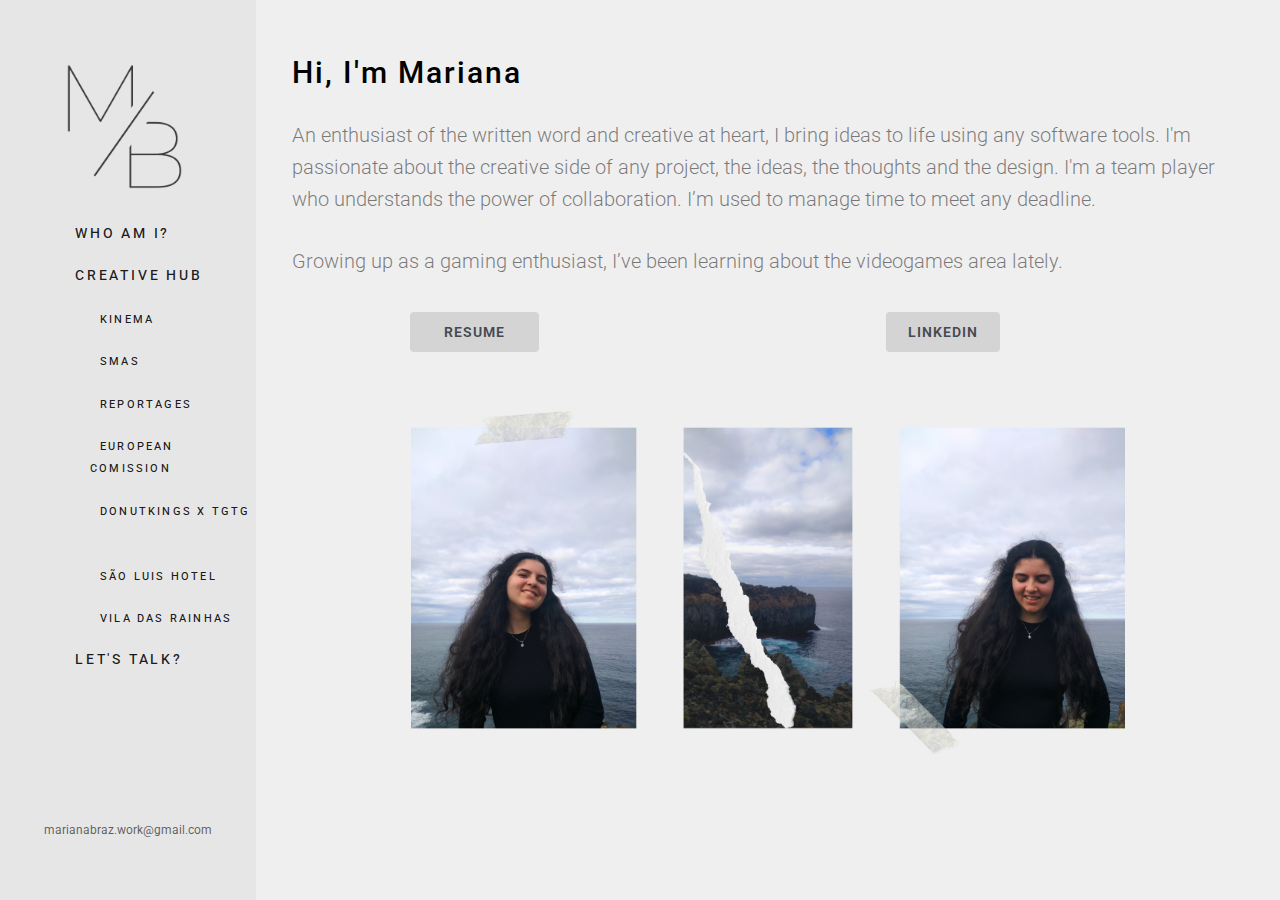
==== commit 1841faf2: "finished for now" ====
--- a/index.html
+++ b/index.html
@@ -78,7 +78,7 @@
 				</ul>
 			</nav>
 			<div class="fh5co-footer">
-
+				<small>marianabraz.work@gmail.com</small>
 			</div>
 		</aside>
 		<!-- MAIN MENU END -->
@@ -100,7 +100,7 @@
 				</div>
 				<div class="KinemaButtonsHolder">
 					<span class="wrap">
-						<a href="files/KinemaMag.pdf" target="_blank" class="button rollover ResumeButtton">
+						<a href="files/ResumeeMariana.pdf" target="_blank" class="button rollover ResumeButtton">
 							<span class="roll-text">Resume</span>
 							<span class="roll-text">Download</span>
 						</a>
--- a/css/style.css
+++ b/css/style.css
@@ -145,7 +145,7 @@
 }
 #fh5co-aside #fh5co-main-menu ul {
   text-align: left;
-  margin: 0;
+  margin-left: 25px;
   padding: 0;
 }
 
@@ -302,7 +302,7 @@
   letter-spacing: .1em;
   text-transform: uppercase;
   font-size: 14px;
-  font-weight: 600;
+  font-weight: 450;
   position: relative;
   padding: 10px 10px;
   letter-spacing: .2em;
@@ -316,8 +316,8 @@
   color: rgba(0, 0, 0, 0.9);
   text-decoration: none;
   font-size: 11px;
-  font-weight: 600;
-  margin-left: 40px;
+  font-weight: 450;
+  margin-left: 0px;
 }
 
 .sub-menu {
@@ -378,7 +378,7 @@
 }
 #fh5co-aside .fh5co-footer {
   position: absolute;
-  bottom: 40px;
+  bottom: 60px;
   font-size: 14px;
   text-align: center;
   width: 100%;
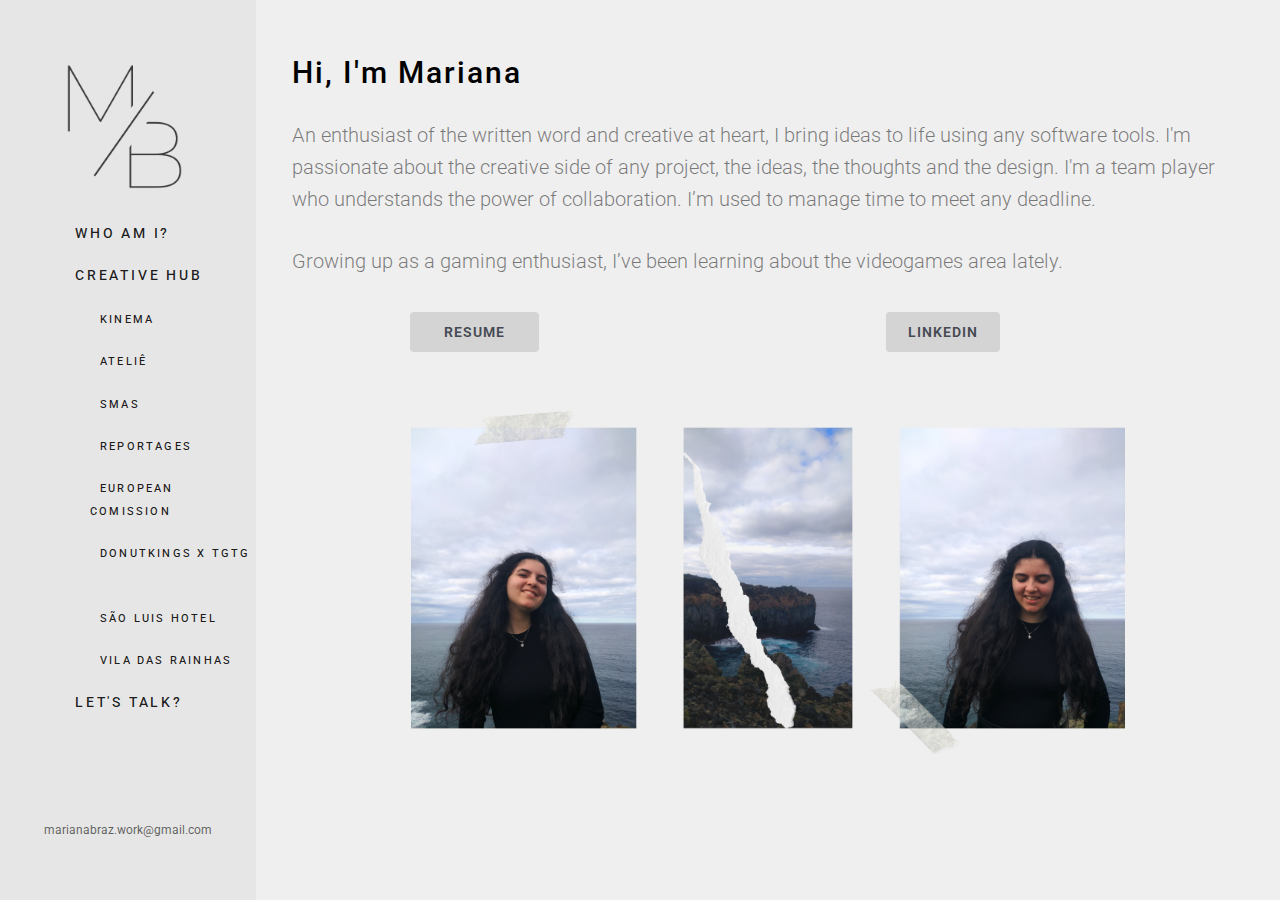
==== commit c6716f11: "update tab atelie" ====
--- a/index.html
+++ b/index.html
@@ -63,6 +63,7 @@
 					<li><a>Creative hub</a></li>
 					<ul>
 						<li><a href="Kinema.html">Kinema</a></li>
+						<li><a href="Atelie.html">Ateliê</a></li>
 						<li><a href="SMAS.html">SMAS</a></li>
 						<li><a href="Reportages.html">Reportages</a></li>
 						<li><a href="EuropeanComission.html">European Comission</a></li>
@@ -100,7 +101,7 @@
 				</div>
 				<div class="KinemaButtonsHolder">
 					<span class="wrap">
-						<a href="files/ResumeeMariana.pdf" target="_blank" class="button rollover ResumeButtton">
+						<a href="files/Resume_MarianaBraz.pdf" target="_blank" class="button rollover ResumeButtton">
 							<span class="roll-text">Resume</span>
 							<span class="roll-text">Download</span>
 						</a>
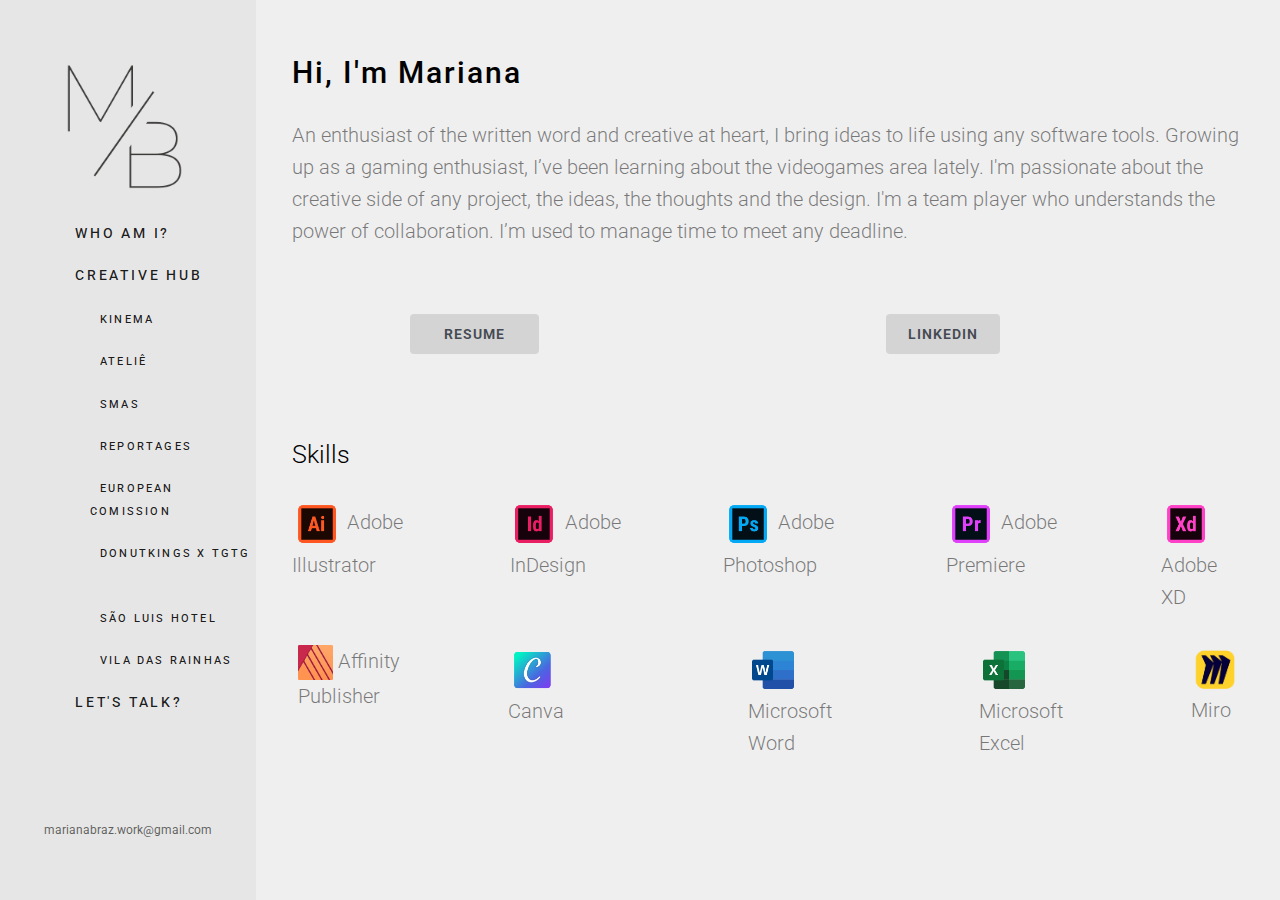
==== commit 672ece87: "a lot" ====
--- a/index.html
+++ b/index.html
@@ -89,34 +89,79 @@
 				<h2 class="fh5co-headingWAI">Hi, I'm Mariana</h2>
 				<div class="fh5co-text WAIText">
 					<p>An enthusiast of the written word and creative at heart,
-						 I bring ideas to life using any software tools. I'm passionate 
+						 I bring ideas to life using any software tools. Growing up as a gaming enthusiast, I’ve been learning about 
+						 the videogames area lately. I'm passionate 
 						 about the creative side of any project, the ideas, the thoughts
 						  and the design. I'm a team player who understands the power of 
 						  collaboration. I’m used to manage time 
 						  to meet any deadline.
 					</p>
-					<p>Growing up as a gaming enthusiast, I’ve been learning about 
-						  the videogames area lately.  
-					</p>
+					<br>
+					<div class="KinemaButtonsHolder">
+						<span class="wrap">
+							<a href="files/Resume_MarianaBraz.pdf" target="_blank" class="button rollover ResumeButtton">
+								<span class="roll-text">Resume</span>
+								<span class="roll-text">Download</span>
+							</a>
+						</span>
+						<span class="wrap">
+							<a href="https://www.linkedin.com/in/marianabraz23/" target="_blank" class="button rollover ResumeButtton">
+								<span class="roll-text">LinkedIn</span>
+								<span class="roll-text">Meet me</span>
+							</a>
+						</span>
+					</div>
+					<br>
+					<h1 class="subHeadings">Skills</h1>	
+					<div class="flex center mb-4" style="display: flex;">
+						<span>	
+						<img src="images/icons/icons8-adobe-96 (2).png" alt="" style="width: 50px"> Adobe Illustrator
+						</span>
+						<span class="flex center mb-4" style="margin-left: 100px;">
+							<img src="images/icons/icons8-adobe-96 (1).png" alt="" style="width: 50px"> Adobe InDesign
+						</span>
+						<span class="flex center mb-4" style="margin-left: 100px;">
+							<img src="images/icons/icons8-adobe-96.png" alt="" style="width: 50px"> Adobe Photoshop
+						</span>
+						<span class="flex center mb-4" style="margin-left: 100px;">
+							<img src="images/icons/icons8-adobe-96 (3).png" alt="" style="width: 50px"> Adobe Premiere
+						</span>
+						<span class="flex center mb-4" style="margin-left: 100px;">
+							<img src="images/icons/icons8-adobe-xd-96.png" alt="" style="width: 50px"> Adobe XD
+						</span>
+					</div>
+					<div>
+						<br>
+					</div>
+					<div class="flex center mb-4" style="display: flex;">
+						<span style="margin-left: 6px;">	
+						<img src="images/icons/Affinity_Publisher_Icon.png" alt="" style="width: 35px"> Affinity Publisher
+						</span>
+						<span class="flex center mb-4" style="margin-left: 105px;">
+							<img src="images/icons/icons8-canva-app-128.png" alt="" style="width: 50px"> Canva
+						</span>
+						<span class="flex center mb-4" style="margin-left: 178px;">
+							<img src="images/icons/icons8-microsoft-word-96.png" alt="" style="width: 50px"> Microsoft Word
+						</span>
+						<span class="flex center mb-4" style="margin-left: 124px;">
+							<img src="images/icons/icons8-excel-96.png" alt="" style="width: 50px"> Microsoft Excel
+						</span>
+						<span class="flex center mb-4" style="margin-left: 106px;">
+							<img src="images/icons/6299f743b04c5ae587c4119d.png" alt="" style="width: 50px"> Miro
+						</span>
+					</div>
+
 				</div>
-				<div class="KinemaButtonsHolder">
-					<span class="wrap">
-						<a href="files/Resume_MarianaBraz.pdf" target="_blank" class="button rollover ResumeButtton">
-							<span class="roll-text">Resume</span>
-							<span class="roll-text">Download</span>
-						</a>
-					</span>
-					<span class="wrap">
-						<a href="https://www.linkedin.com/in/marianabraz23/" target="_blank" class="button rollover ResumeButtton">
-							<span class="roll-text">LinkedIn</span>
-							<span class="roll-text">Meet me</span>
-						</a>
-					</span>
-				</div>
+				<br><br>
+
+				
+			<!--
 				<div class = "MeCuteHolder">
 					<img class="meCute" src="images/Mariana.png" alt="MM">
 				</div>
-			</div>			
+			-->
+			</div>
+						
 		</div>			
 
 	<!-- jQuery -->
--- a/css/style.css
+++ b/css/style.css
@@ -195,12 +195,12 @@
 
 }
 .imgHoverShowcase {
-  transition: transform 0.15s ease;
+  transition: transform 0.20s ease-out;
 }
 
 .imgHoverShowcase:hover {
-  -webkit-transform: scale(1.5);
-  transform: scale(1.5);
+  -webkit-transform: scale(1);
+  transform: scale(1.1);
   z-index: 999;
 }
 .dk
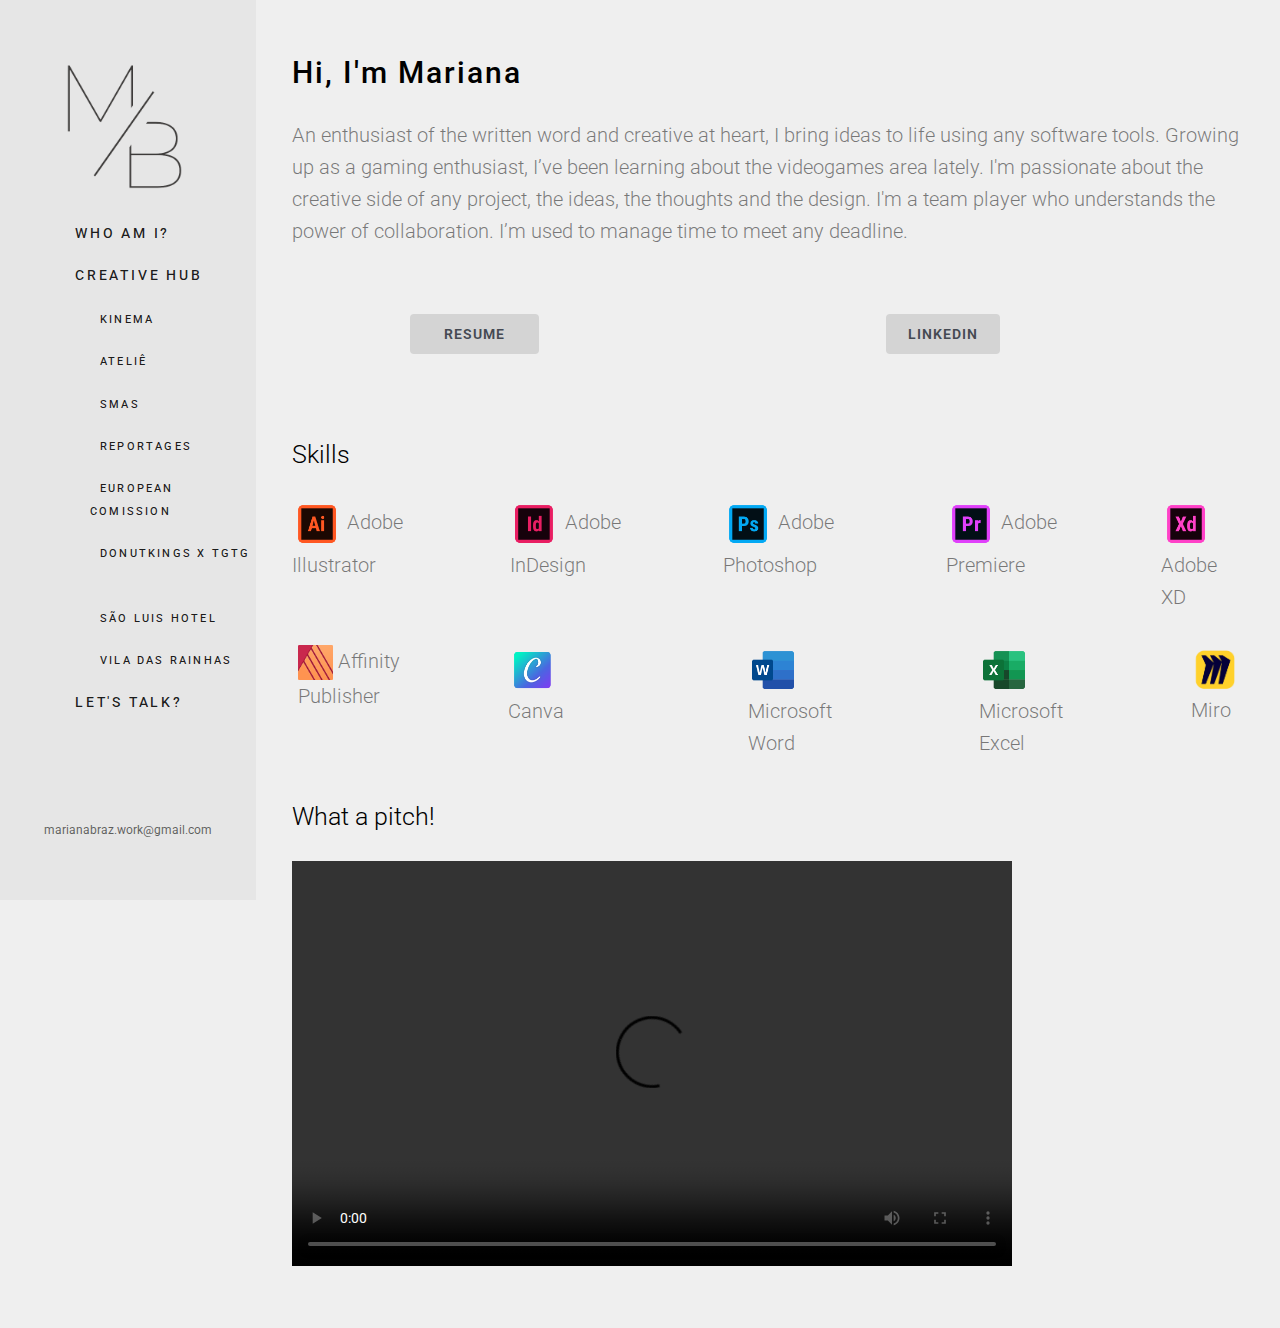
==== commit 733b70f8: "last one" ====
--- a/index.html
+++ b/index.html
@@ -152,9 +152,13 @@
 					</div>
 
 				</div>
-				<br><br>
-
-				
+				<br><BR>
+				<h1 class="subHeadings">What a pitch!</h1>	
+				<div>
+					<video width="720" height="405" controls>
+						<source src="Videos/PITCH.mp4" type="video/mp4">
+					</video>
+				</div>	
 			<!--
 				<div class = "MeCuteHolder">
 					<img class="meCute" src="images/Mariana.png" alt="MM">
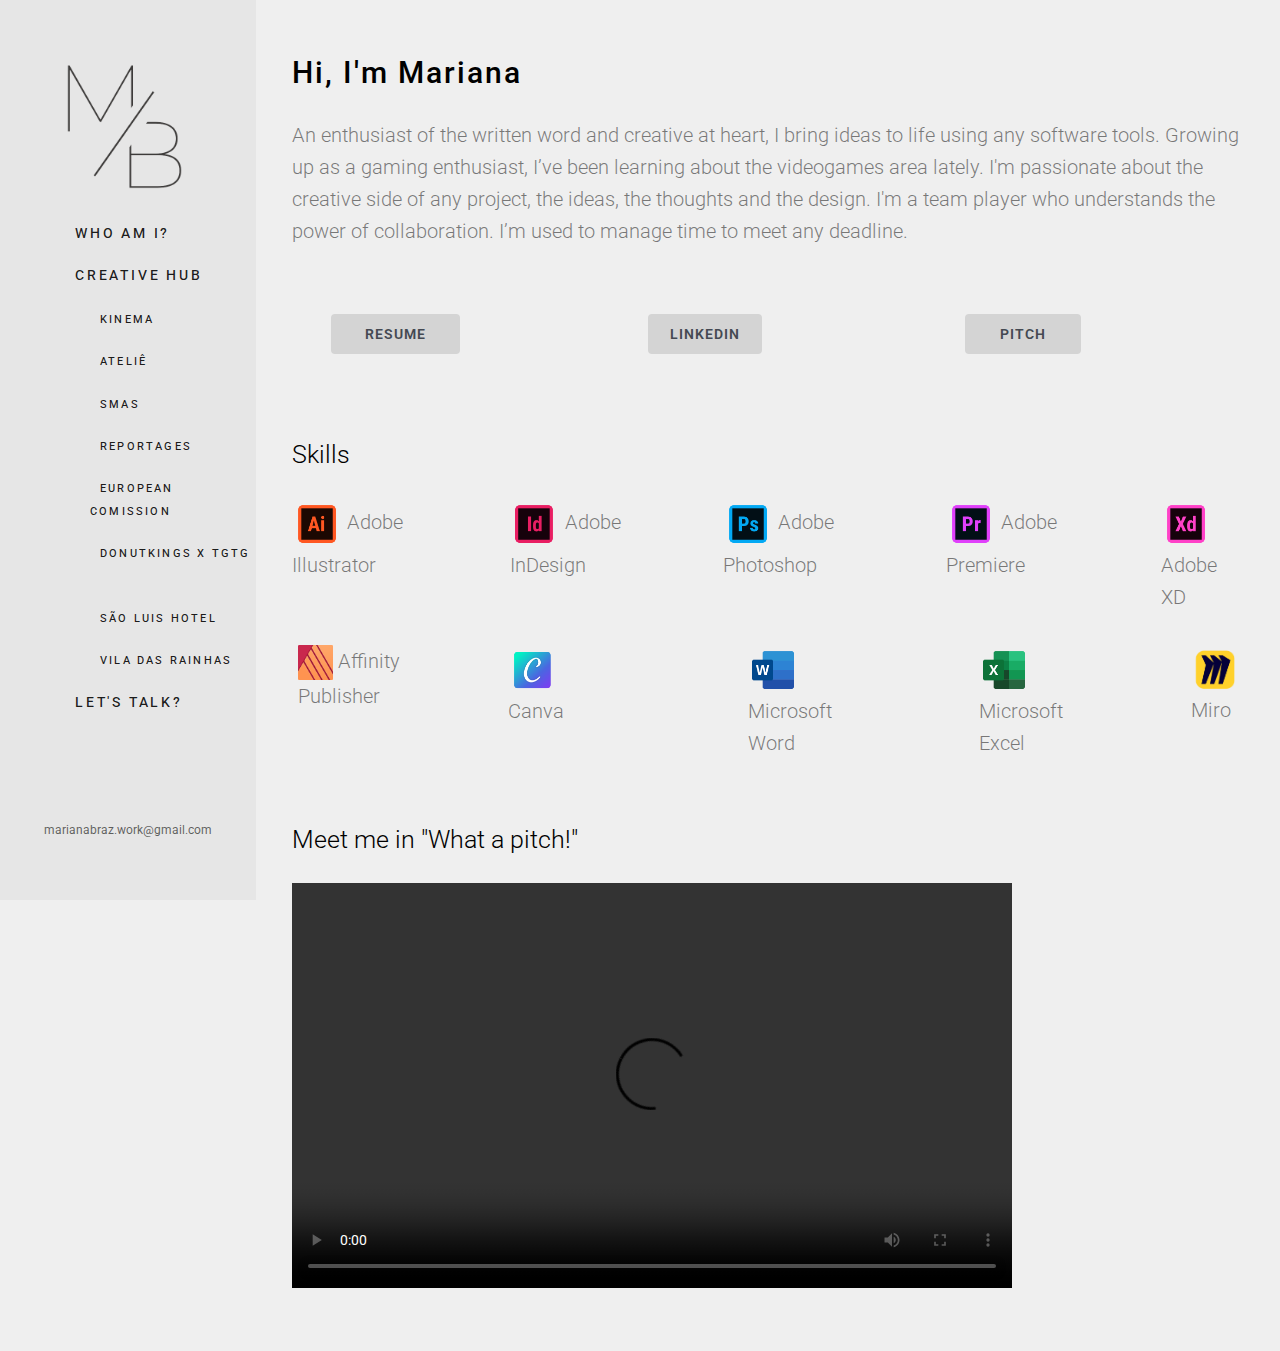
==== commit fdd50de8: "Update index.html" ====
--- a/index.html
+++ b/index.html
@@ -110,6 +110,12 @@
 								<span class="roll-text">Meet me</span>
 							</a>
 						</span>
+						<span class="wrap">
+							<a href="https://youtu.be/jvfQZ5sWCkM/" target="_blank" class="button rollover ResumeButtton">
+								<span class="roll-text">Pitch</span>
+								<span class="roll-text">Watch it</span>
+							</a>
+						</span>
 					</div>
 					<br>
 					<h1 class="subHeadings">Skills</h1>	
@@ -152,8 +158,8 @@
 					</div>
 
 				</div>
-				<br><BR>
-				<h1 class="subHeadings">What a pitch!</h1>	
+				<br><br><br>
+				<h1 class="subHeadings">Meet me in "What a pitch!"</h1>	
 				<div>
 					<video width="720" height="405" controls>
 						<source src="Videos/PITCH.mp4" type="video/mp4">
